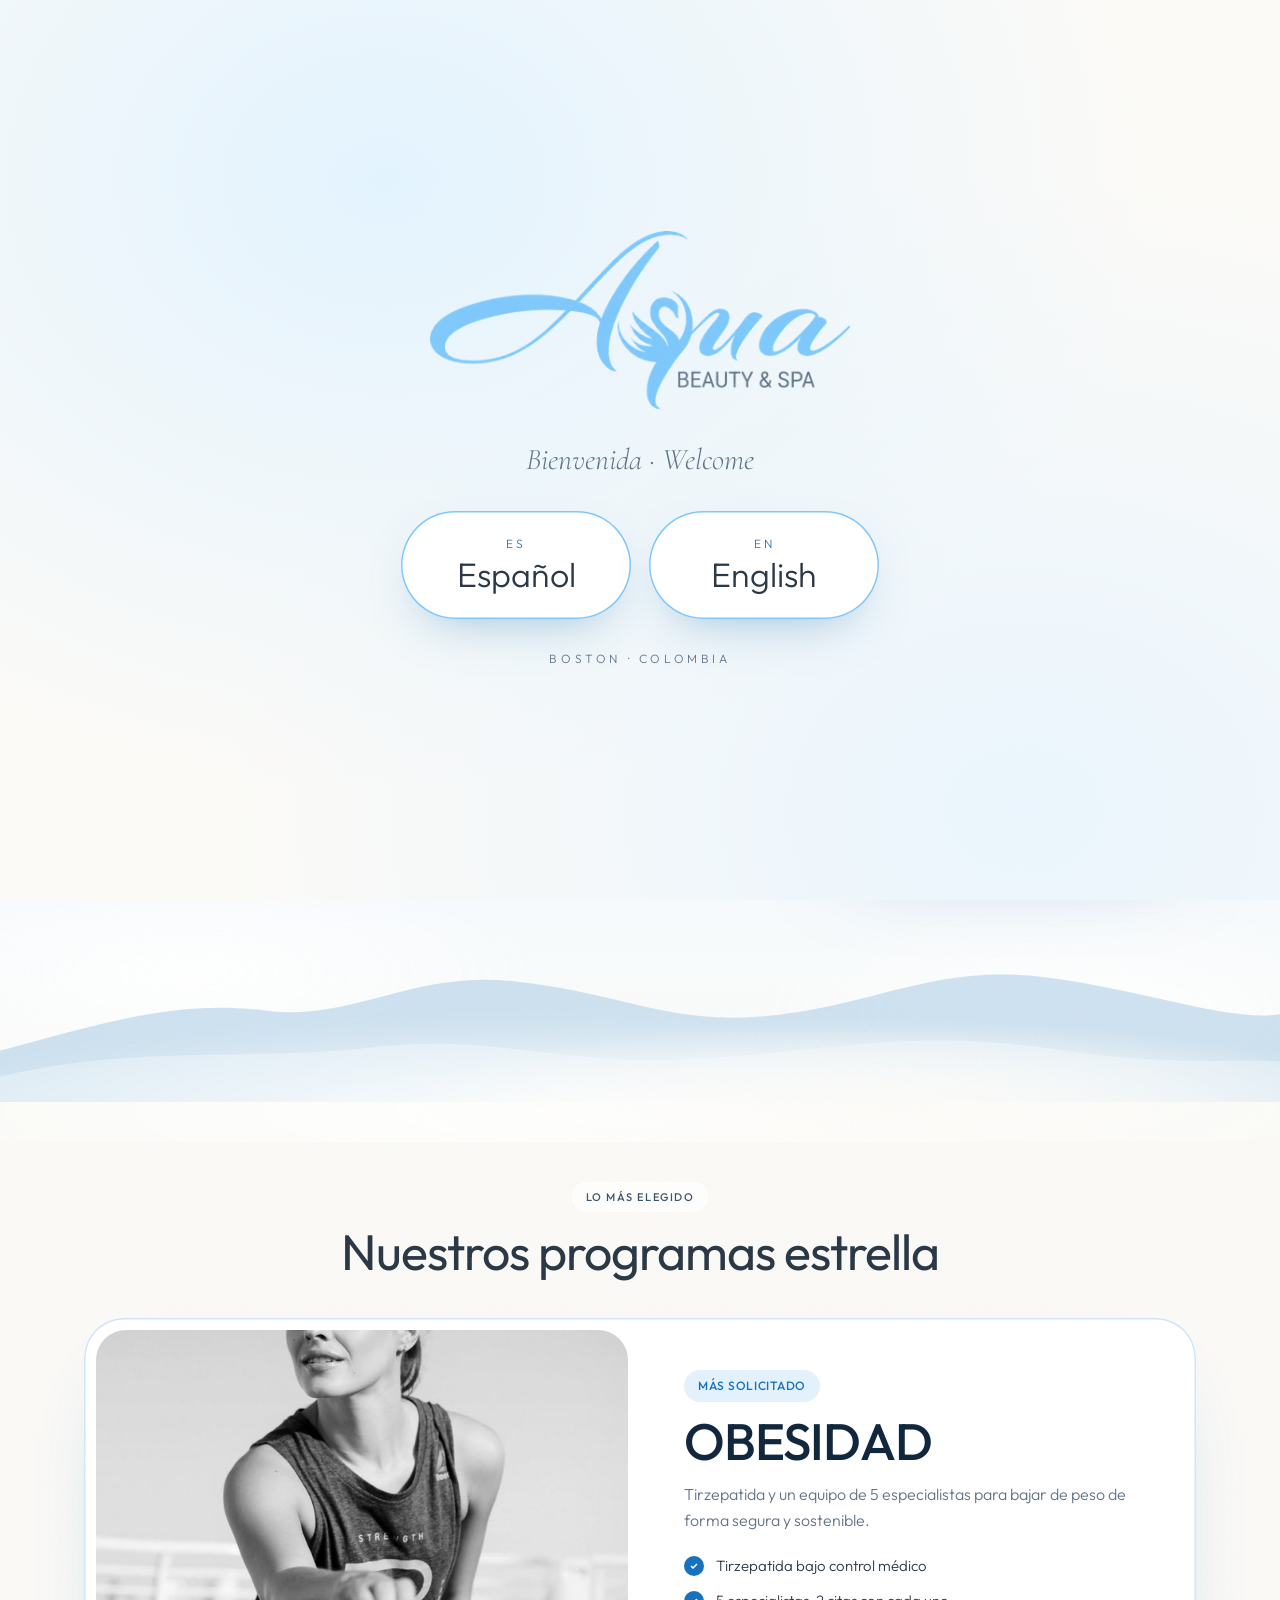
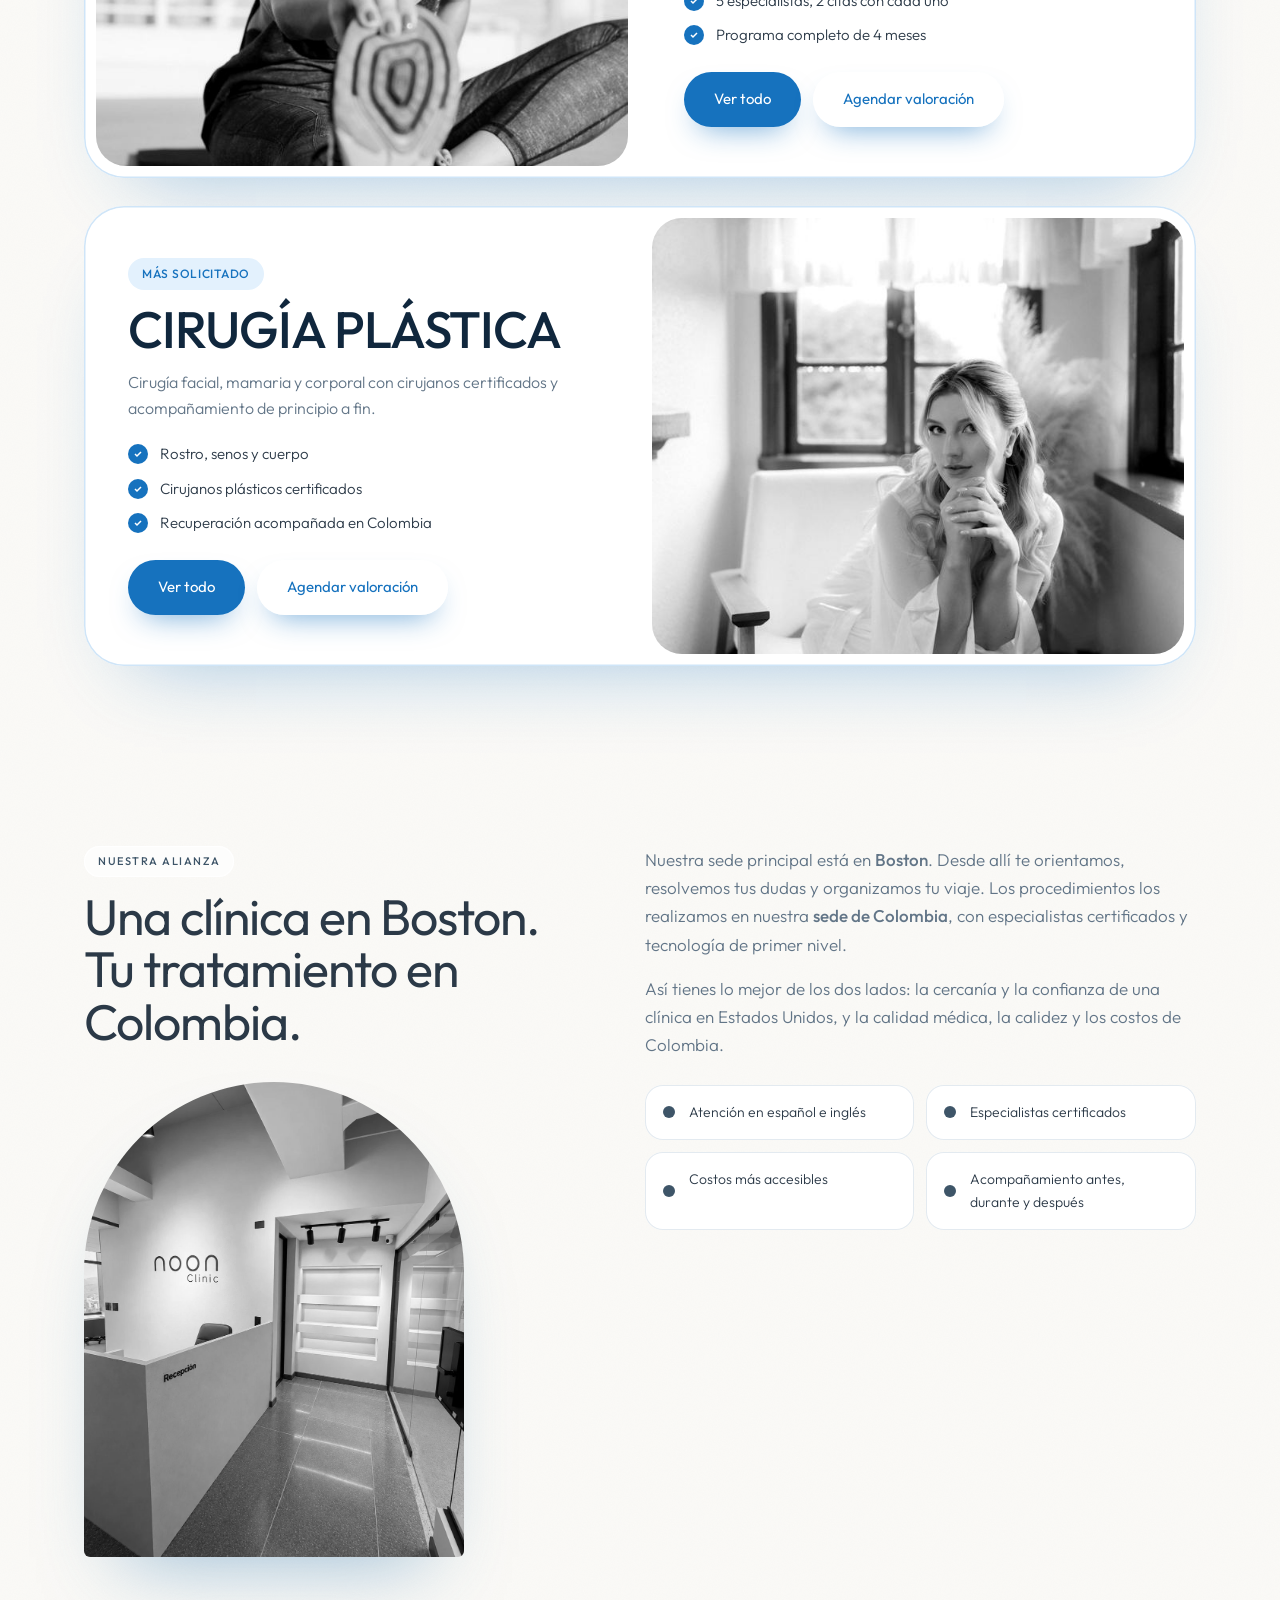
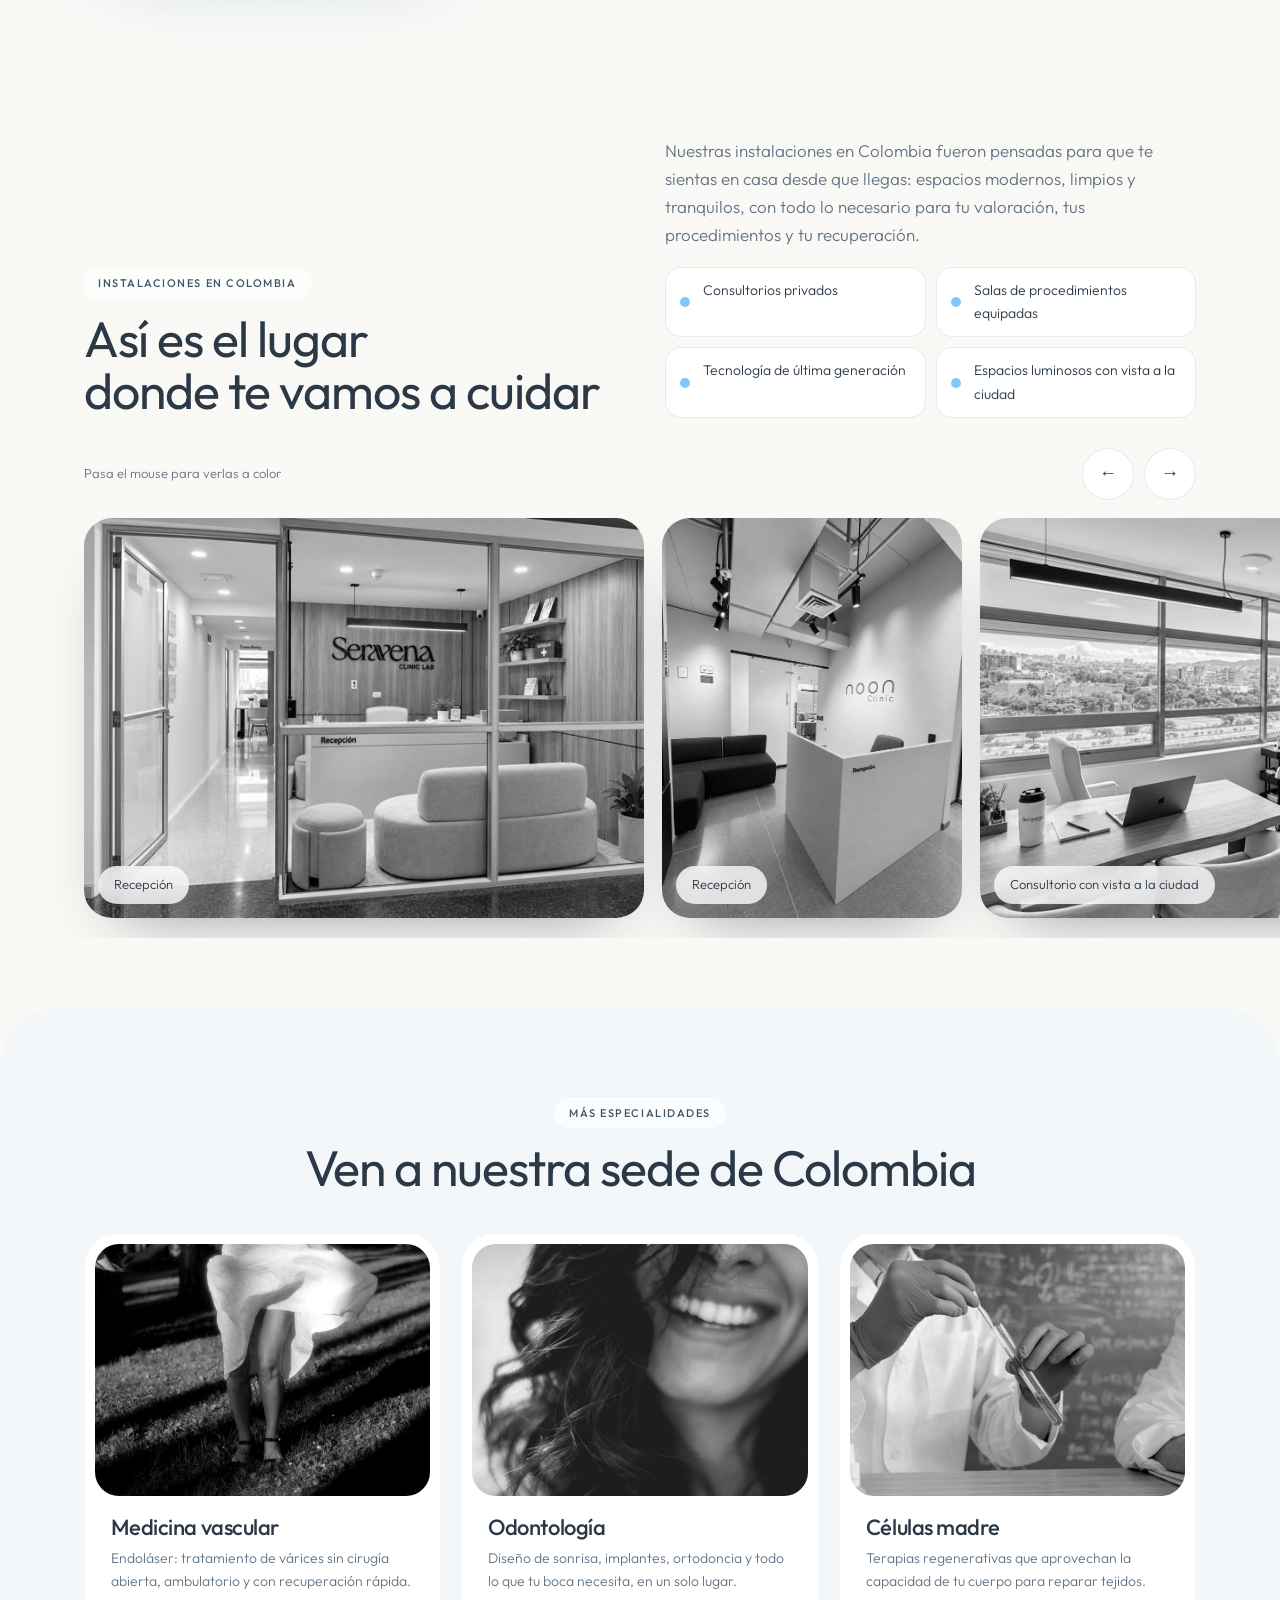
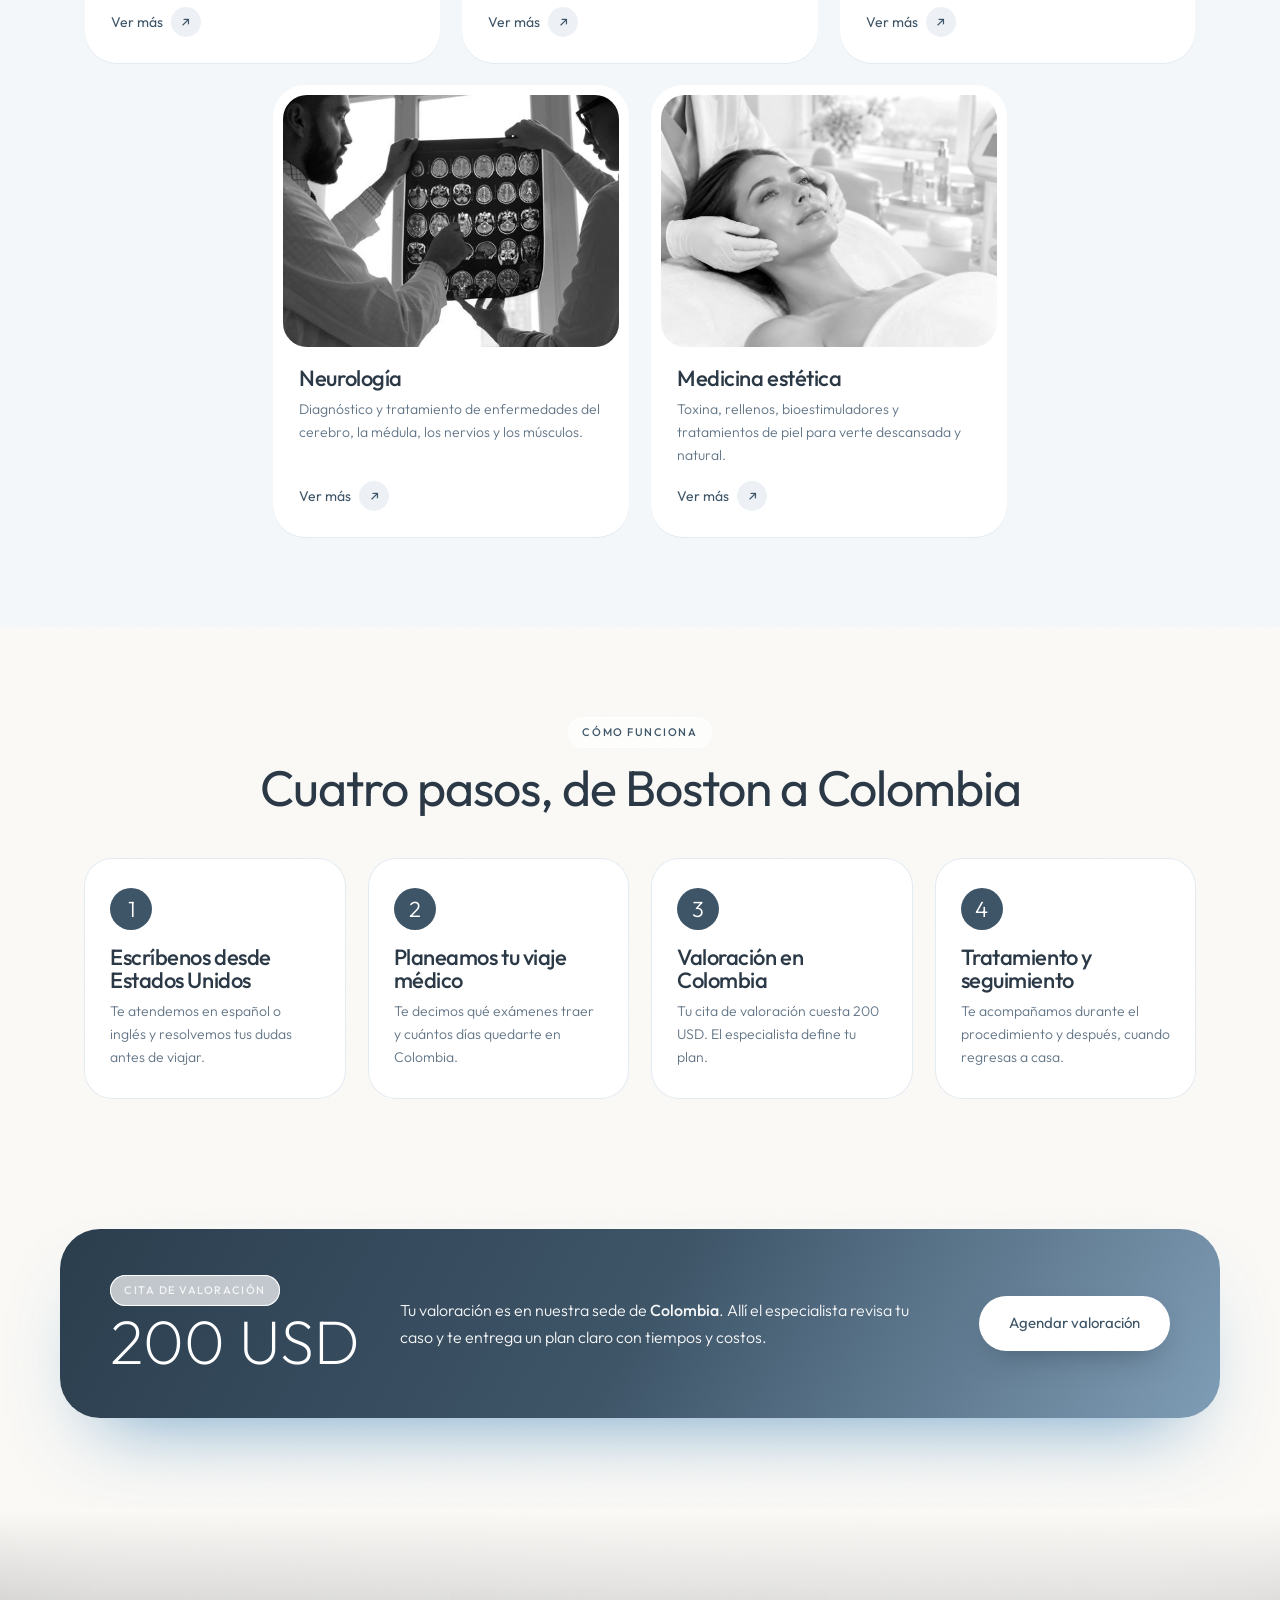
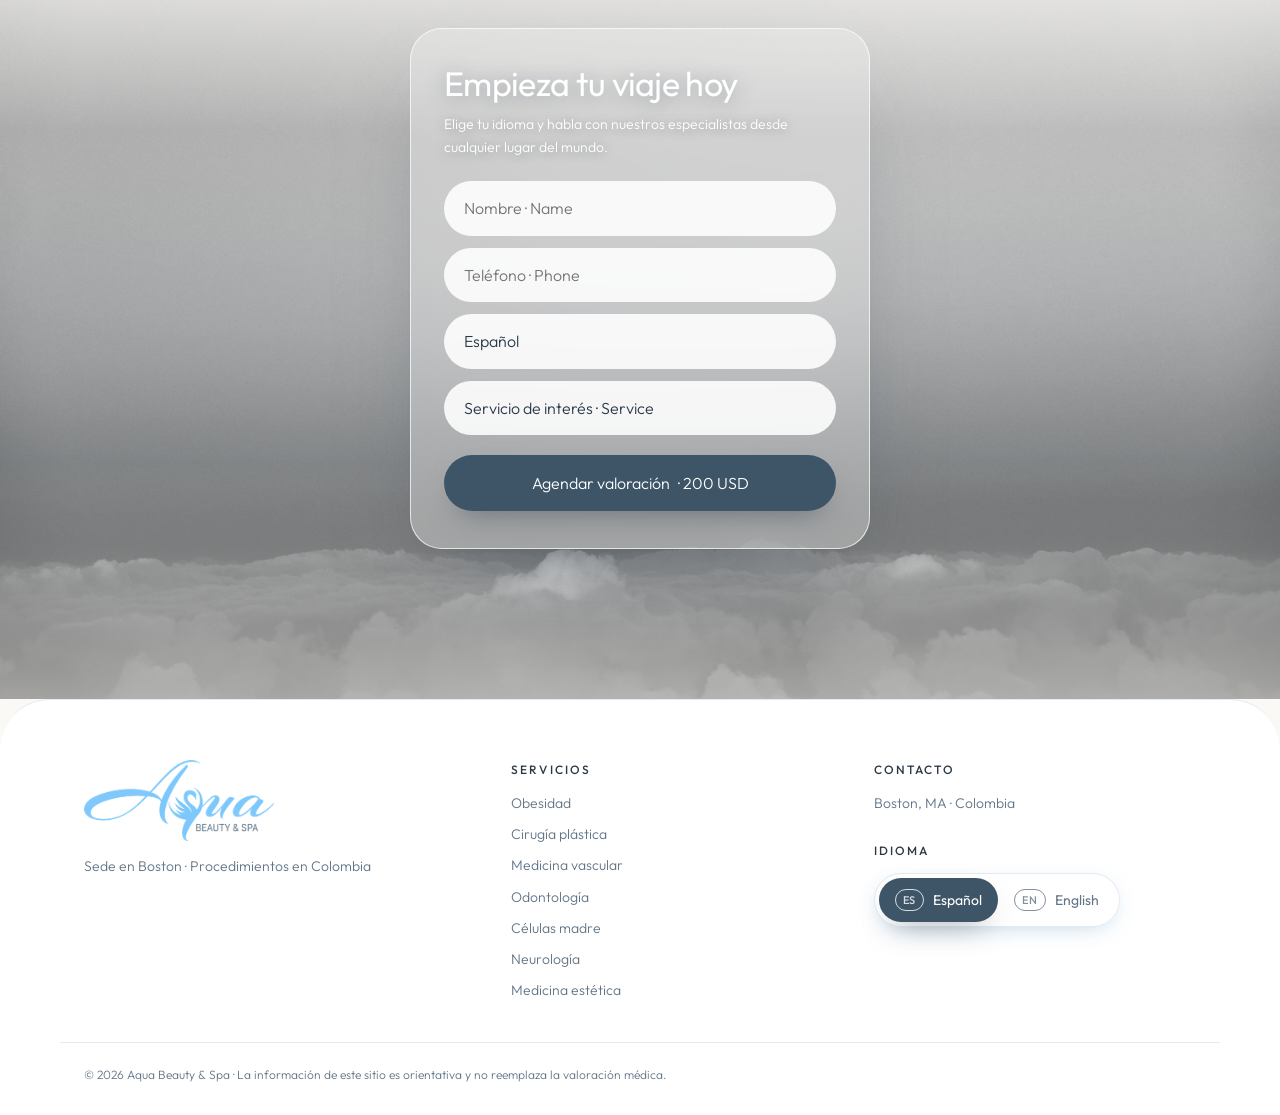
==== index.html @ 79cf64d7 "Web Aqua Beauty & Spa: bilingüe ES/EN, Boston → Colombia Co-Authored-By: Claude Opus 5.5 <noreply@an" ====
<!doctype html>
<html lang="es" data-lang="es">
<head>
<meta charset="utf-8">
<meta name="viewport" content="width=device-width, initial-scale=1, viewport-fit=cover">
<meta name="theme-color" content="#DCEEFB">
<title>Aqua Beauty & Spa · Boston – Colombia</title>
<meta name="description" content="Clínica con sede en Boston y procedimientos en Colombia: obesidad, medicina vascular, odontología, células madre, neurología, medicina estética y cirugía plástica.">
<link rel="icon" href="img/favicon.png">
<link rel="preconnect" href="https://fonts.googleapis.com"><link rel="preconnect" href="https://fonts.gstatic.com" crossorigin>
<link href="https://fonts.googleapis.com/css2?family=Outfit:wght@200;300;400;500&family=Cormorant+Garamond:ital,wght@1,400&display=swap" rel="stylesheet">
<link rel="stylesheet" href="css/estilos.css">
<script>try{var q=new URLSearchParams(location.search).get('lang');if(q==='es'||q==='en')localStorage.setItem('aqua-lang',q);var l=localStorage.getItem('aqua-lang');if(l){document.documentElement.dataset.lang=l;document.documentElement.lang=l;document.documentElement.classList.add('lang-chosen')}}catch(e){}</script>
</head>
<body class=""><div class="splash" id="splash">
  <div class="splash-card">
    <img src="img/logo-aqua-900.png" alt="Aqua Beauty &amp; Spa" class="splash-logo">
    <p class="splash-t">Bienvenida · Welcome</p>
    <div class="splash-btns">
      <button type="button" data-set="es" data-close><small>ES</small>Español</button>
      <button type="button" data-set="en" data-close><small>EN</small>English</button>
    </div>
    <p class="splash-sub">Boston · Colombia</p>
  </div>
</div>
<div class="langbar">
  <div class="wrap langbar-in">
    <p class="langbar-q"><span data-l="es">Elige tu idioma</span><span data-l="en">Choose your language</span></p>
    <div class="lang-switch" role="group" aria-label="Idioma / Language">
  <button type="button" data-set="es"><span class="flag">ES</span> Español</button>
  <button type="button" data-set="en"><span class="flag">EN</span> English</button>
</div>
  </div>
</div>
<header class="nav">
  <div class="wrap nav-in">
    <a href="index.html" class="brand"><img src="img/logo-aqua-900.png" alt="Aqua Beauty &amp; Spa"></a>
    <button class="burger" aria-label="Menú" onclick="document.body.classList.toggle('menu-open')"><i></i><i></i></button>
    <nav class="links"><a href="obesidad.html" class="prio"><span data-l="es">Obesidad</span><span data-l="en">Weight Loss</span></a><a href="cirugia-plastica.html" class="prio"><span data-l="es">Cirugía plástica</span><span data-l="en">Plastic Surgery</span></a><a href="medicina-vascular.html"><span data-l="es">Medicina vascular</span><span data-l="en">Vascular Medicine</span></a><a href="odontologia.html"><span data-l="es">Odontología</span><span data-l="en">Dentistry</span></a><a href="celulas-madre.html"><span data-l="es">Células madre</span><span data-l="en">Stem Cells</span></a><a href="neurologia.html"><span data-l="es">Neurología</span><span data-l="en">Neurology</span></a><a href="medicina-estetica.html"><span data-l="es">Medicina estética</span><span data-l="en">Aesthetic Medicine</span></a><a href="#contacto" class="btn btn-sm"><span data-l="es">Agendar valoración</span><span data-l="en">Book consultation</span></a></nav>
  </div>
</header>
<main>
<section class="hero">
  <div class="sky" aria-hidden="true">
  <span class="cl cl1"></span><span class="cl cl2"></span><span class="cl cl3"></span><span class="cl cl4"></span><span class="cl cl5"></span>
  <svg class="mnt" viewBox="0 0 1440 260" preserveAspectRatio="none"><path class="m1" d="M0 190 C 120 150 200 120 300 135 C 400 150 460 80 580 95 C 700 110 760 160 880 140 C 1000 120 1060 70 1180 90 C 1300 110 1380 150 1440 140 L1440 260 L0 260Z"/><path class="m2" d="M0 225 C 160 180 280 205 420 185 C 560 165 640 215 800 200 C 960 185 1040 160 1200 190 C 1320 212 1400 200 1440 205 L1440 260 L0 260Z"/></svg>
  <span class="cl fog1"></span><span class="cl fog2"></span>
</div>
  <div class="wrap hero-in">
    <div class="hero-txt">
      <p class="kicker"><span data-l="es">Boston · Colombia</span><span data-l="en">Boston · Colombia</span></p>
      <h1><span data-l="es"><span class='thin'>Desde Boston,</span><br>ven a cuidarte<br><span class='thin'>en</span> <span class='acc'>Colombia</span></span><span data-l="en"><span class='thin'>From Boston,</span><br>come heal<br><span class='thin'>in</span> <span class='acc'>Colombia</span></span></h1>
      <p class="lead"><span data-l="es">Somos una clínica con sede en Boston y procedimientos en nuestra sede de Colombia. Especialistas certificados, atención en tu idioma y acompañamiento en cada paso.</span><span data-l="en">We are a Boston-based clinic with procedures at our Colombia location. Certified specialists, care in your language and support at every step.</span></p>
      <div class="hero-cta">
        <a href="#contacto" class="btn"><span data-l="es">Agendar valoración</span><span data-l="en">Book consultation</span></a>
        <a href="#servicios" class="btn btn-ghost"><span data-l="es">Ver servicios</span><span data-l="en">See services</span></a>
      </div>
      <div class="hero-quick">
        <span><span data-l="es">Lo más buscado:</span><span data-l="en">Most popular:</span></span>
        <a href="obesidad.html"><span data-l="es">Programa de obesidad</span><span data-l="en">Weight-loss program</span></a>
        <a href="cirugia-plastica.html"><span data-l="es">Cirugía plástica</span><span data-l="en">Plastic surgery</span></a>
      </div>
    </div>
    <div class="hero-art" aria-hidden="true">
      <div class="arch"><img class="arch-photo" src="img/hero.jpg" srcset="img/hero-sm.jpg 700w, img/hero.jpg 1100w" sizes="(max-width: 820px) 60vw, 30vw" alt="" fetchpriority="high"></div>
      <div class="chip c1"><span data-l="es">Valoración</span><span data-l="en">Consultation</span> · 200 USD</div>
      <div class="chip c2"><span data-l="es">7 especialidades</span><span data-l="en">7 specialties</span></div>
    </div>
  </div>
</section>

<section class="top" id="destacados">
  <div class="wrap">
    <p class="kicker center"><span data-l="es">Lo más elegido</span><span data-l="en">Our most chosen</span></p>
    <h2 class="center"><span data-l="es">Nuestros programas estrella</span><span data-l="en">Our signature programs</span></h2>
    <div class="feat-grid"><article class="feat">
      <div class="feat-media bw"><img src="img/obesidad.jpg" srcset="img/obesidad-sm.jpg 700w, img/obesidad.jpg 1400w" sizes="(max-width: 820px) 92vw, 45vw" alt="" loading="lazy" decoding="async"></div>
      <div class="feat-body">
        <span class="badge"><span data-l="es">Más solicitado</span><span data-l="en">Most requested</span></span>
        <h3><span data-l="es">Obesidad</span><span data-l="en">Weight Loss</span></h3>
        <p><span data-l="es">Tirzepatida y un equipo de 5 especialistas para bajar de peso de forma segura y sostenible.</span><span data-l="en">Tirzepatide and a team of 5 specialists for safe, lasting weight loss.</span></p>
        <ul class="feat-list"><li><span data-l="es">Tirzepatida bajo control médico</span><span data-l="en">Physician-supervised tirzepatide</span></li><li><span data-l="es">5 especialistas, 2 citas con cada uno</span><span data-l="en">5 specialists, 2 visits each</span></li><li><span data-l="es">Programa completo de 4 meses</span><span data-l="en">Complete 4-month program</span></li></ul>
        <div class="feat-cta">
          <a href="obesidad.html" class="btn"><span data-l="es">Ver todo</span><span data-l="en">See details</span></a>
          <a href="#contacto" class="btn btn-ghost"><span data-l="es">Agendar valoración</span><span data-l="en">Book consultation</span></a>
        </div>
      </div>
    </article><article class="feat">
      <div class="feat-media bw"><img src="img/cirugia-plastica.jpg" srcset="img/cirugia-plastica-sm.jpg 700w, img/cirugia-plastica.jpg 1400w" sizes="(max-width: 820px) 92vw, 45vw" alt="" loading="lazy" decoding="async"></div>
      <div class="feat-body">
        <span class="badge"><span data-l="es">Más solicitado</span><span data-l="en">Most requested</span></span>
        <h3><span data-l="es">Cirugía plástica</span><span data-l="en">Plastic Surgery</span></h3>
        <p><span data-l="es">Cirugía facial, mamaria y corporal con cirujanos certificados y acompañamiento de principio a fin.</span><span data-l="en">Facial, breast and body surgery with certified surgeons and support from start to finish.</span></p>
        <ul class="feat-list"><li><span data-l="es">Rostro, senos y cuerpo</span><span data-l="en">Face, breasts and body</span></li><li><span data-l="es">Cirujanos plásticos certificados</span><span data-l="en">Certified plastic surgeons</span></li><li><span data-l="es">Recuperación acompañada en Colombia</span><span data-l="en">Supported recovery in Colombia</span></li></ul>
        <div class="feat-cta">
          <a href="cirugia-plastica.html" class="btn"><span data-l="es">Ver todo</span><span data-l="en">See details</span></a>
          <a href="#contacto" class="btn btn-ghost"><span data-l="es">Agendar valoración</span><span data-l="en">Book consultation</span></a>
        </div>
      </div>
    </article></div>
  </div>
</section>

<section class="alianza" id="alianza">
  <div class="wrap alianza-in">
    <div>
      <p class="kicker"><span data-l="es">Nuestra alianza</span><span data-l="en">Our partnership</span></p>
      <h2><span data-l="es">Una clínica en Boston.<br>Tu tratamiento en Colombia.</span><span data-l="en">A clinic in Boston.<br>Your treatment in Colombia.</span></h2>
      <div class="alianza-foto bw"><img src="img/sede/recepcion-2.jpg" alt="" loading="lazy"></div>
    </div>
    <div class="alianza-txt">
      <div data-l="es"><p>Nuestra sede principal está en <strong>Boston</strong>. Desde allí te orientamos, resolvemos tus dudas y organizamos tu viaje. Los procedimientos los realizamos en nuestra <strong>sede de Colombia</strong>, con especialistas certificados y tecnología de primer nivel.</p><p>Así tienes lo mejor de los dos lados: la cercanía y la confianza de una clínica en Estados Unidos, y la calidad médica, la calidez y los costos de Colombia.</p></div><div data-l="en"><p>Our main office is in <strong>Boston</strong>. From there we guide you, answer your questions and organize your trip. Procedures are performed at our <strong>Colombia location</strong>, with certified specialists and first-class technology.</p><p>You get the best of both worlds: the closeness and trust of a U.S. clinic, and the medical quality, warmth and pricing of Colombia.</p></div>
      <ul class="pros">
        <li><span data-l="es">Atención en español e inglés</span><span data-l="en">Care in English and Spanish</span></li>
        <li><span data-l="es">Especialistas certificados</span><span data-l="en">Certified specialists</span></li>
        <li><span data-l="es">Costos más accesibles</span><span data-l="en">More affordable pricing</span></li>
        <li><span data-l="es">Acompañamiento antes, durante y después</span><span data-l="en">Support before, during and after</span></li>
      </ul>
    </div>
  </div>
</section>

<section class="sede" id="instalaciones">
  <div class="wrap sede-intro">
    <div>
      <p class="kicker"><span data-l="es">Instalaciones en Colombia</span><span data-l="en">Our facilities in Colombia</span></p>
      <h2><span data-l="es">Así es el lugar<br>donde te vamos a cuidar</span><span data-l="en">This is where<br>we'll take care of you</span></h2>
    </div>
    <div class="sede-txt">
      <p><span data-l="es">Nuestras instalaciones en Colombia fueron pensadas para que te sientas en casa desde que llegas: espacios modernos, limpios y tranquilos, con todo lo necesario para tu valoración, tus procedimientos y tu recuperación.</span><span data-l="en">Our facilities in Colombia were designed so you feel at home from the moment you arrive: modern, clean and calm spaces with everything you need for your consultation, procedures and recovery.</span></p>
      <ul class="sede-pts"><li><span data-l="es">Consultorios privados</span><span data-l="en">Private doctor's offices</span></li><li><span data-l="es">Salas de procedimientos equipadas</span><span data-l="en">Fully equipped treatment rooms</span></li><li><span data-l="es">Tecnología de última generación</span><span data-l="en">State-of-the-art technology</span></li><li><span data-l="es">Espacios luminosos con vista a la ciudad</span><span data-l="en">Bright spaces with city views</span></li></ul>
    </div>
  </div>
  <div class="wrap g-bar">
    <p class="g-hint"><span data-l="es">Pasa el mouse para verlas a color</span><span data-l="en">Hover to see them in color</span></p>
    <div class="g-nav">
      <button type="button" class="g-btn" data-dir="-1" aria-label="Anterior">←</button>
      <button type="button" class="g-btn" data-dir="1" aria-label="Siguiente">→</button>
    </div>
  </div>
  <div class="g-track"><figure class="g-item bw wide"><img src="img/sede/s-entrada-sm.jpg" alt="" loading="lazy" decoding="async"><figcaption><span data-l="es">Recepción</span><span data-l="en">Reception</span></figcaption></figure><figure class="g-item bw "><img src="img/sede/recepcion-1-sm.jpg" alt="" loading="lazy" decoding="async"><figcaption><span data-l="es">Recepción</span><span data-l="en">Reception</span></figcaption></figure><figure class="g-item bw wide"><img src="img/sede/s-consultorio-sm.jpg" alt="" loading="lazy" decoding="async"><figcaption><span data-l="es">Consultorio con vista a la ciudad</span><span data-l="en">Doctor's office with city views</span></figcaption></figure><figure class="g-item bw "><img src="img/sede/consultorio-sm.jpg" alt="" loading="lazy" decoding="async"><figcaption><span data-l="es">Consultorio</span><span data-l="en">Doctor's office</span></figcaption></figure><figure class="g-item bw "><img src="img/sede/cabina-2-sm.jpg" alt="" loading="lazy" decoding="async"><figcaption><span data-l="es">Sala de procedimientos</span><span data-l="en">Treatment room</span></figcaption></figure><figure class="g-item bw wide"><img src="img/sede/s-cabina-sm.jpg" alt="" loading="lazy" decoding="async"><figcaption><span data-l="es">Sala de tratamientos corporales</span><span data-l="en">Body treatment room</span></figcaption></figure><figure class="g-item bw "><img src="img/sede/sala-espera-sm.jpg" alt="" loading="lazy" decoding="async"><figcaption><span data-l="es">Sala de espera</span><span data-l="en">Waiting room</span></figcaption></figure><figure class="g-item bw wide"><img src="img/sede/s-recepcion-sm.jpg" alt="" loading="lazy" decoding="async"><figcaption><span data-l="es">Recepción</span><span data-l="en">Reception</span></figcaption></figure><figure class="g-item bw "><img src="img/sede/vista-1-sm.jpg" alt="" loading="lazy" decoding="async"><figcaption><span data-l="es">La vista desde nuestra sede</span><span data-l="en">The view from our clinic</span></figcaption></figure><figure class="g-item bw "><img src="img/sede/cabina-1-sm.jpg" alt="" loading="lazy" decoding="async"><figcaption><span data-l="es">Sala de procedimientos</span><span data-l="en">Treatment room</span></figcaption></figure><figure class="g-item bw "><img src="img/sede/recepcion-2-sm.jpg" alt="" loading="lazy" decoding="async"><figcaption><span data-l="es">Recepción</span><span data-l="en">Reception</span></figcaption></figure><figure class="g-item bw "><img src="img/sede/pasillo-sm.jpg" alt="" loading="lazy" decoding="async"><figcaption><span data-l="es">Consultorios privados</span><span data-l="en">Private rooms</span></figcaption></figure><figure class="g-item bw "><img src="img/sede/vista-2-sm.jpg" alt="" loading="lazy" decoding="async"><figcaption><span data-l="es">Rodeados de verde y montañas</span><span data-l="en">Surrounded by green and mountains</span></figcaption></figure></div>
</section>

<section class="servicios" id="servicios">
  <div class="wrap">
    <p class="kicker center"><span data-l="es">Más especialidades</span><span data-l="en">More specialties</span></p>
    <h2 class="center"><span data-l="es">Ven a nuestra sede de Colombia</span><span data-l="en">Come to our Colombia location</span></h2>
    <div class="sgrid"><a class="scard" href="medicina-vascular.html">
      <div class="scard-media"><img src="img/medicina-vascular.jpg" srcset="img/medicina-vascular-sm.jpg 700w, img/medicina-vascular.jpg 1400w" sizes="(max-width: 820px) 92vw, 45vw" alt="" loading="lazy" decoding="async"></div>
      <div class="scard-body">
        <h3><span data-l="es">Medicina vascular</span><span data-l="en">Vascular Medicine</span></h3>
        <p><span data-l="es">Endoláser: tratamiento de várices sin cirugía abierta, ambulatorio y con recuperación rápida.</span><span data-l="en">Endovenous laser: varicose vein treatment without open surgery, outpatient and with quick recovery.</span></p>
        <span class="more"><span data-l="es">Ver más</span><span data-l="en">Learn more</span> <i>↗</i></span>
      </div>
    </a><a class="scard" href="odontologia.html">
      <div class="scard-media"><img src="img/odontologia.jpg" srcset="img/odontologia-sm.jpg 700w, img/odontologia.jpg 1400w" sizes="(max-width: 820px) 92vw, 45vw" alt="" loading="lazy" decoding="async"></div>
      <div class="scard-body">
        <h3><span data-l="es">Odontología</span><span data-l="en">Dentistry</span></h3>
        <p><span data-l="es">Diseño de sonrisa, implantes, ortodoncia y todo lo que tu boca necesita, en un solo lugar.</span><span data-l="en">Smile design, implants, orthodontics and everything your mouth needs, in one place.</span></p>
        <span class="more"><span data-l="es">Ver más</span><span data-l="en">Learn more</span> <i>↗</i></span>
      </div>
    </a><a class="scard" href="celulas-madre.html">
      <div class="scard-media"><img src="img/celulas-madre.jpg" srcset="img/celulas-madre-sm.jpg 700w, img/celulas-madre.jpg 1400w" sizes="(max-width: 820px) 92vw, 45vw" alt="" loading="lazy" decoding="async"></div>
      <div class="scard-body">
        <h3><span data-l="es">Células madre</span><span data-l="en">Stem Cells</span></h3>
        <p><span data-l="es">Terapias regenerativas que aprovechan la capacidad de tu cuerpo para reparar tejidos.</span><span data-l="en">Regenerative therapies that harness your body's ability to repair tissue.</span></p>
        <span class="more"><span data-l="es">Ver más</span><span data-l="en">Learn more</span> <i>↗</i></span>
      </div>
    </a><a class="scard" href="neurologia.html">
      <div class="scard-media"><img src="img/neurologia.jpg" srcset="img/neurologia-sm.jpg 700w, img/neurologia.jpg 1400w" sizes="(max-width: 820px) 92vw, 45vw" alt="" loading="lazy" decoding="async"></div>
      <div class="scard-body">
        <h3><span data-l="es">Neurología</span><span data-l="en">Neurology</span></h3>
        <p><span data-l="es">Diagnóstico y tratamiento de enfermedades del cerebro, la médula, los nervios y los músculos.</span><span data-l="en">Diagnosis and treatment of conditions of the brain, spinal cord, nerves and muscles.</span></p>
        <span class="more"><span data-l="es">Ver más</span><span data-l="en">Learn more</span> <i>↗</i></span>
      </div>
    </a><a class="scard" href="medicina-estetica.html">
      <div class="scard-media"><img src="img/medicina-estetica.jpg" srcset="img/medicina-estetica-sm.jpg 700w, img/medicina-estetica.jpg 1400w" sizes="(max-width: 820px) 92vw, 45vw" alt="" loading="lazy" decoding="async"></div>
      <div class="scard-body">
        <h3><span data-l="es">Medicina estética</span><span data-l="en">Aesthetic Medicine</span></h3>
        <p><span data-l="es">Toxina, rellenos, bioestimuladores y tratamientos de piel para verte descansada y natural.</span><span data-l="en">Toxin, fillers, biostimulators and skin treatments to look rested and natural.</span></p>
        <span class="more"><span data-l="es">Ver más</span><span data-l="en">Learn more</span> <i>↗</i></span>
      </div>
    </a></div>
  </div>
</section>

<section class="pasos">
  <div class="wrap">
    <p class="kicker center"><span data-l="es">Cómo funciona</span><span data-l="en">How it works</span></p>
    <h2 class="center"><span data-l="es">Cuatro pasos, de Boston a Colombia</span><span data-l="en">Four steps, from Boston to Colombia</span></h2>
    <ol class="plist"><li><span class="n">1</span><h3><span data-l="es">Escríbenos desde Estados Unidos</span><span data-l="en">Reach out from the U.S.</span></h3><p><span data-l="es">Te atendemos en español o inglés y resolvemos tus dudas antes de viajar.</span><span data-l="en">We assist you in English or Spanish and answer your questions before you travel.</span></p></li><li><span class="n">2</span><h3><span data-l="es">Planeamos tu viaje médico</span><span data-l="en">We plan your medical trip</span></h3><p><span data-l="es">Te decimos qué exámenes traer y cuántos días quedarte en Colombia.</span><span data-l="en">We tell you which tests to bring and how many days to stay in Colombia.</span></p></li><li><span class="n">3</span><h3><span data-l="es">Valoración en Colombia</span><span data-l="en">Consultation in Colombia</span></h3><p><span data-l="es">Tu cita de valoración cuesta 200 USD. El especialista define tu plan.</span><span data-l="en">Your consultation costs 200 USD. The specialist defines your plan.</span></p></li><li><span class="n">4</span><h3><span data-l="es">Tratamiento y seguimiento</span><span data-l="en">Treatment & follow-up</span></h3><p><span data-l="es">Te acompañamos durante el procedimiento y después, cuando regresas a casa.</span><span data-l="en">We support you during treatment and after you return home.</span></p></li></ol>
  </div>
</section>

<section class="val">
  <div class="wrap val-in">
    <div>
      <p class="kicker"><span data-l="es">Cita de valoración</span><span data-l="en">Consultation</span></p>
      <p class="val-precio">200 USD</p>
    </div>
    <p class="val-txt"><span data-l="es">Tu valoración es en nuestra sede de <strong>Colombia</strong>. Allí el especialista revisa tu caso y te entrega un plan claro con tiempos y costos.</span><span data-l="en">Your consultation takes place at our <strong>Colombia</strong> location, where the specialist reviews your case and gives you a clear plan with timing and costs.</span></p>
    <a href="#contacto" class="btn"><span data-l="es">Agendar valoración</span><span data-l="en">Book consultation</span></a>
  </div>
</section>

<section class="contacto con-foto" id="contacto">
  <div class="sky" aria-hidden="true">
  <span class="cl cl1"></span><span class="cl cl2"></span><span class="cl cl3"></span><span class="cl cl4"></span><span class="cl cl5"></span>
  <svg class="mnt" viewBox="0 0 1440 260" preserveAspectRatio="none"><path class="m1" d="M0 190 C 120 150 200 120 300 135 C 400 150 460 80 580 95 C 700 110 760 160 880 140 C 1000 120 1060 70 1180 90 C 1300 110 1380 150 1440 140 L1440 260 L0 260Z"/><path class="m2" d="M0 225 C 160 180 280 205 420 185 C 560 165 640 215 800 200 C 960 185 1040 160 1200 190 C 1320 212 1400 200 1440 205 L1440 260 L0 260Z"/></svg>
  <span class="cl fog1"></span><span class="cl fog2"></span>
</div>
  <form class="glass" id="form-contacto" data-wa="" data-mail="">
    <h2><span data-l="es">Empieza tu viaje hoy</span><span data-l="en">Begin your journey today</span></h2>
    <p><span data-l="es">Elige tu idioma y habla con nuestros especialistas desde cualquier lugar del mundo.</span><span data-l="en">Choose your language and connect with our specialists from anywhere in the world.</span></p>
    <input name="nombre" required placeholder="Nombre · Name">
    <input name="tel" required type="tel" placeholder="Teléfono · Phone">
    <select name="idioma"><option value="Español">Español</option><option value="English">English</option></select>
    <select name="servicio"><option value="">Servicio de interés · Service</option><option value="Obesidad" data-en="Weight Loss">Obesidad / Weight Loss</option><option value="Cirugía plástica" data-en="Plastic Surgery">Cirugía plástica / Plastic Surgery</option><option value="Medicina vascular" data-en="Vascular Medicine">Medicina vascular / Vascular Medicine</option><option value="Odontología" data-en="Dentistry">Odontología / Dentistry</option><option value="Células madre" data-en="Stem Cells">Células madre / Stem Cells</option><option value="Neurología" data-en="Neurology">Neurología / Neurology</option><option value="Medicina estética" data-en="Aesthetic Medicine">Medicina estética / Aesthetic Medicine</option></select>
    <button class="btn" type="submit"><span data-l="es">Agendar valoración</span><span data-l="en">Book consultation</span> · 200 USD</button>
    <p class="form-pend form-msg" hidden><span data-l="es">Muy pronto habilitamos el agendamiento en línea. Gracias por tu paciencia.</span><span data-l="en">Online booking opens very soon. Thank you for your patience.</span></p>
    <p class="form-msg" hidden><span data-l="es">¡Gracias! Te contactaremos muy pronto.</span><span data-l="en">Thank you! We'll contact you shortly.</span></p>
  </form>
</section>
</main><footer class="foot">
  <div class="wrap foot-in">
    <div class="foot-brand">
      <img src="img/logo-aqua-900.png" alt="Aqua Beauty &amp; Spa">
      <p><span data-l="es">Sede en Boston · Procedimientos en Colombia</span><span data-l="en">Based in Boston · Procedures in Colombia</span></p>
    </div>
    <div class="foot-col"><p class="foot-h"><span data-l="es">Servicios</span><span data-l="en">Services</span></p><a href="obesidad.html"><span data-l="es">Obesidad</span><span data-l="en">Weight Loss</span></a><a href="cirugia-plastica.html"><span data-l="es">Cirugía plástica</span><span data-l="en">Plastic Surgery</span></a><a href="medicina-vascular.html"><span data-l="es">Medicina vascular</span><span data-l="en">Vascular Medicine</span></a><a href="odontologia.html"><span data-l="es">Odontología</span><span data-l="en">Dentistry</span></a><a href="celulas-madre.html"><span data-l="es">Células madre</span><span data-l="en">Stem Cells</span></a><a href="neurologia.html"><span data-l="es">Neurología</span><span data-l="en">Neurology</span></a><a href="medicina-estetica.html"><span data-l="es">Medicina estética</span><span data-l="en">Aesthetic Medicine</span></a></div>
    <div class="foot-col"><p class="foot-h"><span data-l="es">Contacto</span><span data-l="en">Contact</span></p><span data-l="es">Boston, MA · Colombia</span><span data-l="en">Boston, MA · Colombia</span>
      <p class="foot-h" style="margin-top:18px"><span data-l="es">Idioma</span><span data-l="en">Language</span></p><div class="lang-switch" role="group" aria-label="Idioma / Language">
  <button type="button" data-set="es"><span class="flag">ES</span> Español</button>
  <button type="button" data-set="en"><span class="flag">EN</span> English</button>
</div></div>
  </div>
  <div class="wrap foot-legal">© 2026 Aqua Beauty &amp; Spa · <span data-l="es">La información de este sitio es orientativa y no reemplaza la valoración médica.</span><span data-l="en">The information on this site is for guidance and does not replace a medical consultation.</span></div>
</footer>
<a href="#contacto" class="mcta"><span data-l="es">Agendar valoración</span><span data-l="en">Book consultation</span> · 200 USD</a>
<script src="js/main.js"></script>
</body></html>
---- css/estilos.css ----
:root{
  --aqua:#80C8FB;        /* azul del logo */
  --aqua-soft:#E6F4FE;
  --aqua-deep:#2F78B0;   /* azul para textos/botones con contraste */
  --slate:#627587;       /* gris del logo */
  --ink:#2B3947;
  --bg:#FBFAF7;          /* marfil */
  --bg2:#F3F7FA;
  --line:#E3EAF0;
  --r:28px;
  --serif:"Outfit",system-ui,sans-serif;
  --sans:"Outfit",system-ui,sans-serif;
  --script:"Cormorant Garamond",Georgia,serif;
}
*{box-sizing:border-box;margin:0;padding:0}
html{scroll-behavior:smooth}
body{font-family:var(--sans);font-weight:300;color:var(--ink);background:var(--bg);line-height:1.65;font-size:16px;-webkit-font-smoothing:antialiased;overflow-x:hidden;
  background-image:url("data:image/svg+xml,%3Csvg xmlns='http://www.w3.org/2000/svg' width='160' height='160'%3E%3Cfilter id='n'%3E%3CfeTurbulence type='fractalNoise' baseFrequency='.8' numOctaves='3' stitchTiles='stitch'/%3E%3CfeColorMatrix values='0 0 0 0 .4 0 0 0 0 .45 0 0 0 0 .5 0 0 0 .035 0'/%3E%3C/filter%3E%3Crect width='100%25' height='100%25' filter='url(%23n)'/%3E%3C/svg%3E")}
img{max-width:100%;display:block}
a{color:inherit;text-decoration:none}
strong{font-weight:500}
.wrap{max-width:1160px;margin:0 auto;padding:0 24px}
.center{text-align:center}
h1,h2,h3{font-family:var(--serif);font-weight:400;line-height:1.05;color:var(--ink);letter-spacing:-.02em}
h1{font-size:clamp(46px,6.6vw,88px);font-weight:500;text-transform:uppercase;letter-spacing:-.03em;line-height:.98}
h1 .thin{font-weight:200}
h2{font-size:clamp(32px,4vw,50px);margin-bottom:18px}
h3{font-size:22px;font-weight:500}
.kicker{font-size:12px;letter-spacing:.2em;text-transform:uppercase;color:var(--slate);font-weight:500;margin-bottom:14px}
.lead{font-size:18px;color:var(--slate);max-width:600px;margin:22px 0 0}
.btn{display:inline-flex;align-items:center;gap:8px;background:var(--aqua-deep);color:#fff;padding:15px 30px;border-radius:999px;font-weight:400;font-size:15px;transition:.25s;box-shadow:0 10px 30px -12px rgba(47,120,176,.55)}
.btn:hover{background:#246494;transform:translateY(-2px)}
.btn-ghost{background:transparent;color:var(--aqua-deep);box-shadow:inset 0 0 0 1.5px var(--aqua)}
.btn-ghost:hover{background:var(--aqua-soft);color:var(--aqua-deep)}
.btn-sm{padding:10px 20px;font-size:14px}

/* ---------- idioma ---------- */
html[data-lang="es"] [data-l="en"],html[data-lang="en"] [data-l="es"]{display:none!important}
.langbar{background:linear-gradient(90deg,#DDF0FD,#F1F8FE 50%,#DDF0FD);border-bottom:1px solid #CFE7FA}
.langbar-in{display:flex;align-items:center;justify-content:center;gap:22px;padding-top:14px;padding-bottom:14px;flex-wrap:wrap}
.langbar-q{font-family:var(--script);font-style:italic;font-size:24px;color:var(--aqua-deep)}
.lang-switch{display:inline-flex;background:#fff;border-radius:999px;padding:5px;box-shadow:0 6px 24px -10px rgba(47,120,176,.4),inset 0 0 0 1px var(--line)}
.lang-switch button{font:inherit;font-size:17px;font-weight:400;border:0;background:transparent;color:var(--slate);padding:11px 26px;border-radius:999px;cursor:pointer;display:flex;align-items:center;gap:9px;transition:.25s}
.lang-switch .flag{font-size:11px;font-weight:500;letter-spacing:.08em;border:1px solid currentColor;border-radius:999px;padding:1px 7px;opacity:.8}
.lang-switch button.on{background:var(--aqua-deep);color:#fff}
.lang-switch button:not(.on):hover{color:var(--aqua-deep)}

.splash{position:fixed;inset:0;z-index:100;display:none;align-items:center;justify-content:center;padding:20px;
  background:radial-gradient(ellipse at 30% 20%,#E3F3FE,transparent 60%),radial-gradient(ellipse at 80% 90%,#EAF5FD,transparent 55%),var(--bg)}
html:not(.lang-chosen) .splash{display:flex}
html:not(.lang-chosen) body{overflow:hidden}
.splash-card{text-align:center;max-width:620px;animation:up .8s ease both}
.splash-logo{width:min(420px,80vw);margin:0 auto 26px}
.splash-t{font-family:var(--script);font-size:30px;font-style:italic;color:var(--slate);margin-bottom:26px}
.splash-btns{display:flex;gap:18px;justify-content:center;flex-wrap:wrap}
.splash-btns button{font:inherit;font-family:var(--serif);font-size:34px;min-width:230px;padding:26px 30px;border-radius:999px;border:0;cursor:pointer;background:#fff;color:var(--ink);box-shadow:0 20px 50px -24px rgba(47,120,176,.5),inset 0 0 0 1.5px var(--aqua);transition:.3s;display:flex;flex-direction:column;align-items:center;line-height:1.1}
.splash-btns button small{font-family:var(--sans);font-size:12px;letter-spacing:.25em;color:var(--aqua-deep);margin-bottom:6px}
.splash-btns button:hover{background:var(--aqua-deep);color:#fff;transform:translateY(-3px)}
.splash-btns button:hover small{color:#fff}
.splash-sub{margin-top:30px;font-size:12px;letter-spacing:.3em;text-transform:uppercase;color:var(--slate)}
@keyframes up{from{opacity:0;transform:translateY(18px)}to{opacity:1;transform:none}}

/* ---------- nav ---------- */
.nav{position:sticky;top:0;z-index:50;background:rgba(251,250,247,.86);backdrop-filter:blur(14px);border-bottom:1px solid var(--line)}
.nav-in{display:flex;align-items:center;justify-content:space-between;height:78px;gap:20px}
.brand img{height:50px;width:auto}
.links{display:flex;align-items:center;gap:20px;font-size:14px;color:var(--slate)}
.links a:not(.btn):hover,.links a.on{color:var(--aqua-deep)}
.links a.on{font-weight:500}
.burger{display:none;background:none;border:0;width:40px;height:40px;cursor:pointer;flex-direction:column;justify-content:center;gap:7px;align-items:center}
.burger i{display:block;width:24px;height:1.5px;background:var(--ink);transition:.3s}

/* ---------- hero ---------- */
.hero,.shero{position:relative;overflow:hidden;background:radial-gradient(ellipse at 85% 10%,#DCEFFD 0,transparent 55%),radial-gradient(ellipse at 0% 100%,#EEF7FE 0,transparent 50%)}
.hero-in{display:grid;grid-template-columns:1.15fr .85fr;gap:40px;align-items:center;padding-top:80px;padding-bottom:130px}
.hero-cta{display:flex;gap:14px;margin-top:34px;flex-wrap:wrap}
.hero-art{position:relative;display:flex;justify-content:center}
.arch{width:min(380px,100%);aspect-ratio:3/4;border-radius:999px 999px 36px 36px;background:linear-gradient(170deg,#fff 0,#E8F5FE 55%,#CDE9FC 100%);box-shadow:0 40px 80px -40px rgba(47,120,176,.5),inset 0 0 0 1px #fff;display:flex;align-items:center;justify-content:center;padding:40px}
.arch img{width:100%;opacity:.95}
.chip{position:absolute;background:#fff;border-radius:999px;padding:10px 20px;font-size:13px;box-shadow:0 14px 36px -18px rgba(43,57,71,.4);white-space:nowrap}
.chip.c1{left:0;bottom:22%}
.chip.c2{right:0;top:14%}
.wave{position:absolute;left:0;bottom:-1px;width:100%;height:70px}
.wave path{fill:var(--bg)}

/* ---------- alianza ---------- */
section{padding:90px 0}
.alianza-in{display:grid;grid-template-columns:1fr 1.1fr;gap:60px;align-items:start}
.alianza-txt p{font-size:17px;color:var(--slate);margin-bottom:16px}
.pros{list-style:none;display:grid;grid-template-columns:1fr 1fr;gap:12px;margin-top:26px}
.pros li{background:#fff;border-radius:18px;padding:16px 18px;font-size:14px;box-shadow:inset 0 0 0 1px var(--line);position:relative;padding-left:44px}
.pros li:before{content:"";position:absolute;left:18px;top:50%;width:12px;height:12px;margin-top:-6px;border-radius:50%;background:var(--aqua)}

/* ---------- servicios ---------- */
.servicios{background:var(--bg2);border-radius:60px 60px 0 0}
.sgrid{display:grid;grid-template-columns:repeat(auto-fill,minmax(250px,1fr));gap:20px;margin-top:40px}
.scard{background:#fff;border-radius:var(--r);padding:32px 28px;display:flex;flex-direction:column;gap:10px;transition:.3s;box-shadow:0 1px 0 var(--line)}
.scard:hover{transform:translateY(-5px);box-shadow:0 30px 60px -30px rgba(47,120,176,.45)}
.scard-ic,.shero-ic{width:56px;height:56px;border-radius:50%;background:var(--aqua-soft);color:var(--aqua-deep);display:flex;align-items:center;justify-content:center;margin-bottom:8px}
.scard p{font-size:14px;color:var(--slate);flex:1}
.more{font-size:14px;color:var(--aqua-deep);font-weight:400}

/* ---------- pasos ---------- */
.plist{list-style:none;display:grid;grid-template-columns:repeat(4,1fr);gap:22px;margin-top:44px;counter-reset:p}
.plist li{background:#fff;border-radius:var(--r);padding:30px 26px;box-shadow:inset 0 0 0 1px var(--line)}
.plist .n{display:flex;width:42px;height:42px;border-radius:50%;background:var(--aqua-deep);color:#fff;align-items:center;justify-content:center;font-family:var(--serif);font-size:22px;margin-bottom:16px}
.plist h3{font-size:22px;margin-bottom:8px}
.plist p{font-size:14px;color:var(--slate)}

/* ---------- valoración ---------- */
.val{padding:0;margin:40px 0 90px}
.val-in{background:linear-gradient(120deg,#2F78B0,#4F9BD3 60%,#80C8FB);color:#fff;border-radius:40px;padding:46px 50px;display:grid;grid-template-columns:auto 1fr auto;gap:40px;align-items:center;box-shadow:0 40px 80px -40px rgba(47,120,176,.7)}
.val .kicker{color:rgba(255,255,255,.8);margin-bottom:4px}
.val-precio{font-family:var(--serif);font-size:62px;line-height:1}
.val-txt{font-size:16px;opacity:.95}
.val .btn{background:#fff;color:var(--aqua-deep)}

/* ---------- contacto / footer ---------- */
.contacto-in{text-align:center;max-width:640px}
.contacto p{color:var(--slate);margin-bottom:28px;font-size:17px}
.foot{background:#fff;border-top:1px solid var(--line);padding:60px 0 30px;border-radius:50px 50px 0 0}
.foot-in{display:grid;grid-template-columns:1.2fr 1fr 1fr;gap:40px}
.foot-brand img{width:190px;margin-bottom:14px}
.foot-brand p{font-size:14px;color:var(--slate)}
.foot-col{display:flex;flex-direction:column;gap:8px;font-size:14px;color:var(--slate);align-items:flex-start}
.foot-col a:hover{color:var(--aqua-deep)}
.foot-h{font-size:12px;letter-spacing:.18em;text-transform:uppercase;color:var(--ink);font-weight:500;margin-bottom:4px}
.foot .lang-switch button{font-size:14px;padding:8px 16px}
.foot-legal{margin-top:40px;padding-top:22px;border-top:1px solid var(--line);font-size:12px;color:var(--slate)}

/* ---------- página de servicio ---------- */
.shero-in{padding-top:50px;padding-bottom:120px}
.back{font-size:14px;color:var(--slate);display:inline-block;margin-bottom:34px}
.back:hover{color:var(--aqua-deep)}
.pill-loc{display:inline-block;margin-top:26px;background:#fff;border-radius:999px;padding:10px 20px;font-size:14px;color:var(--aqua-deep);box-shadow:inset 0 0 0 1px #CFE7FA}
.stats{display:flex;gap:16px;margin-top:34px;flex-wrap:wrap}
.stats div{background:#fff;border-radius:24px;padding:18px 26px;min-width:150px;box-shadow:0 20px 40px -30px rgba(47,120,176,.6)}
.stats b{display:block;font-family:var(--serif);font-weight:500;font-size:40px;color:var(--aqua-deep);line-height:1}
.stats span{font-size:13px;color:var(--slate)}
.aviso{display:flex;gap:18px;align-items:flex-start;background:#FFF7E8;border-radius:28px;padding:26px 30px;margin-top:10px;margin-bottom:10px;max-width:1112px;box-shadow:inset 0 0 0 1px #F5E3BC}
.aviso-ic{flex:none;width:34px;height:34px;border-radius:50%;background:#E9B44C;color:#fff;display:flex;align-items:center;justify-content:center;font-weight:500}
.aviso p{font-size:16px}
.bloques-in{display:grid;grid-template-columns:repeat(auto-fit,minmax(320px,1fr));gap:30px}
.bloque{background:#fff;border-radius:var(--r);padding:40px;box-shadow:inset 0 0 0 1px var(--line)}
.bloque h2{font-size:34px}
.bloque p{color:var(--slate)}
.cards{padding-top:60px;padding-bottom:60px}
.sub{color:var(--slate);margin-top:-6px}
.cgrid{display:grid;grid-template-columns:repeat(auto-fill,minmax(250px,1fr));gap:18px;margin-top:36px}
.card{background:#fff;border-radius:24px;padding:28px 26px;box-shadow:inset 0 0 0 1px var(--line);transition:.3s}
.card:hover{box-shadow:inset 0 0 0 1px var(--aqua),0 24px 50px -30px rgba(47,120,176,.5)}
.card h3{font-size:23px;margin-bottom:6px}
.card p{font-size:14px;color:var(--slate)}
.ggrid{display:grid;grid-template-columns:repeat(3,1fr);gap:20px;margin-top:36px}
.grupo{background:#fff;border-radius:var(--r);padding:34px 30px;box-shadow:inset 0 0 0 1px var(--line)}
.grupo h3{font-size:30px;color:var(--aqua-deep);margin-bottom:14px}
.grupo ul{list-style:none}
.grupo li{padding:11px 0;border-bottom:1px solid var(--line);font-size:15px}
.grupo li:last-child{border:0}
.incluye{padding:50px 0}
.incluye-in{background:var(--bg2);border-radius:40px;padding:50px;display:grid;grid-template-columns:.8fr 1.2fr;gap:30px;align-items:center}
.check{list-style:none;display:grid;gap:12px}
.check li{position:relative;padding-left:36px;font-size:16px}
.check li:before{content:"";position:absolute;left:0;top:3px;width:22px;height:22px;border-radius:50%;background:var(--aqua-deep) url("data:image/svg+xml,%3Csvg xmlns='http://www.w3.org/2000/svg' viewBox='0 0 24 24' fill='none' stroke='white' stroke-width='3'%3E%3Cpath d='M6 12l4 4 8-8'/%3E%3C/svg%3E") center/14px no-repeat}
.nota{font-size:14px;color:var(--slate);border-left:3px solid var(--aqua);padding:6px 0 6px 18px;max-width:780px;margin:20px auto}
.faq-in{max-width:780px}
.faq h2{text-align:center;margin-bottom:28px}
details{background:#fff;border-radius:22px;padding:20px 26px;margin-bottom:12px;box-shadow:inset 0 0 0 1px var(--line)}
summary{cursor:pointer;font-weight:400;list-style:none;display:flex;justify-content:space-between;gap:20px}
summary:after{content:"+";color:var(--aqua-deep);font-size:22px;line-height:1}
details[open] summary:after{content:"–"}
details p{margin-top:12px;color:var(--slate);font-size:15px}

/* ---------- responsive ---------- */
@media (max-width:1080px){
  .burger{display:flex}
  .links{position:fixed;inset:0;top:0;background:var(--bg);flex-direction:column;justify-content:center;font-size:20px;gap:18px;opacity:0;pointer-events:none;transition:.3s;z-index:-1}
  body.menu-open .links{opacity:1;pointer-events:auto;z-index:60}
  body.menu-open .burger{position:relative;z-index:70}
  body.menu-open .burger i:first-child{transform:translateY(4px) rotate(45deg)}
  body.menu-open .burger i:last-child{transform:translateY(-4px) rotate(-45deg)}
  .plist{grid-template-columns:1fr 1fr}
}
@media (max-width:820px){
  section{padding:64px 0}
  .wrap{padding:0 16px}
  .hero-in,.alianza-in,.incluye-in{grid-template-columns:1fr;gap:34px}
  .hero-in{padding-top:44px;padding-bottom:100px}
  .hero-art{order:-1}
  .arch{width:230px;padding:26px}
  .chip{font-size:12px}
  .val-in{grid-template-columns:1fr;gap:18px;padding:36px 28px;text-align:center;justify-items:center}
  .ggrid{grid-template-columns:1fr}
  .foot-in{grid-template-columns:1fr}
  .incluye-in{padding:34px 24px}
  .bloque{padding:30px 24px}
  .servicios{border-radius:36px 36px 0 0}
  .langbar-in{gap:10px}
  .langbar-q{font-size:20px}
  .brand img{height:40px}
}
@media (max-width:520px){
  .plist,.pros{grid-template-columns:1fr}
  .lang-switch button{padding:10px 18px;font-size:16px}
  .splash-btns button{min-width:0;width:100%;font-size:30px;padding:20px}
}

/* ============ estilo referentes: cielo, nubes, vidrio ============ */
body{font-weight:300}
.langbar{background:linear-gradient(180deg,#CFE6F8,#DCEEFB);border:0;position:relative;z-index:5}
.nav{background:rgba(220,238,251,.62);border-bottom:1px solid rgba(255,255,255,.7)}
.hero,.shero,.contacto{position:relative;overflow:hidden;background:linear-gradient(180deg,#DCEEFB 0%,#EAF4FC 45%,#F7FAFC 78%,var(--bg) 100%)}
.sky{position:absolute;inset:0;pointer-events:none;z-index:0}
.sky .cl{position:absolute;border-radius:50%;background:radial-gradient(closest-side,rgba(255,255,255,.95),rgba(255,255,255,0));filter:blur(6px);animation:drift 60s ease-in-out infinite alternate}
.cl1{width:520px;height:180px;top:8%;left:-120px}
.cl2{width:420px;height:150px;top:22%;right:-80px;animation-duration:75s!important}
.cl3{width:300px;height:110px;top:4%;left:45%;opacity:.8;animation-duration:90s!important}
.cl4{width:700px;height:220px;bottom:6%;left:-160px;opacity:.9}
.cl5{width:640px;height:220px;bottom:2%;right:-120px;opacity:.9;animation-duration:80s!important}
.fog1{width:120%;height:200px;left:-10%;bottom:-70px;background:radial-gradient(closest-side,#fff,rgba(255,255,255,0))!important;animation:none!important;filter:blur(10px)!important}
.fog2{width:80%;height:160px;left:30%;bottom:-40px;background:radial-gradient(closest-side,var(--bg),rgba(255,255,255,0))!important;animation:none!important}
.mnt{position:absolute;left:0;bottom:40px;width:100%;height:190px;opacity:.55}
.mnt .m1{fill:#A9CBE6}.mnt .m2{fill:#C6DFF2}
@keyframes drift{from{transform:translateX(0)}to{transform:translateX(90px)}}
.hero-in,.shero-in{position:relative;z-index:1}
.hero-in{padding-top:70px;padding-bottom:200px}
.arch{position:relative;overflow:hidden;background:linear-gradient(170deg,rgba(255,255,255,.7),rgba(205,233,252,.6));backdrop-filter:blur(8px);box-shadow:0 50px 90px -40px rgba(47,120,176,.55),inset 0 0 0 1px rgba(255,255,255,.9)}
.arch img.arch-photo,.arch-s img{width:100%;height:100%;object-fit:cover;opacity:1}
.arch-s{width:min(400px,100%);aspect-ratio:4/5;border-radius:999px 999px 36px 36px;justify-self:end;padding:0;display:flex;align-items:center;justify-content:center;color:var(--aqua-deep)}
.arch-s.ph{background:linear-gradient(170deg,rgba(255,255,255,.75),rgba(190,225,250,.7))}
.chip{background:rgba(255,255,255,.75);backdrop-filter:blur(10px);box-shadow:0 14px 36px -18px rgba(43,57,71,.4),inset 0 0 0 1px #fff}
.btn{background:#3E5568;box-shadow:0 14px 30px -14px rgba(43,57,71,.6)}
.btn:hover{background:#2B3E4E}
.btn-ghost{background:rgba(255,255,255,.55);color:var(--ink);box-shadow:inset 0 0 0 1px #fff;backdrop-filter:blur(8px)}
.btn-ghost:hover{background:#fff;color:var(--ink)}
.lang-switch button.on{background:#3E5568}
.kicker{display:inline-block;background:rgba(255,255,255,.7);border-radius:999px;padding:6px 14px;box-shadow:inset 0 0 0 1px #fff;letter-spacing:.14em;font-size:11px}
.center.kicker,p.kicker.center{display:table;margin-left:auto;margin-right:auto}
.shero-in{display:grid;grid-template-columns:1.2fr .8fr;gap:40px;align-items:center;padding-bottom:170px}
.shero h1{font-size:clamp(44px,6vw,80px)}
.shero-ic{display:none}
.pill-loc{background:rgba(255,255,255,.7);backdrop-filter:blur(8px)}
.stats div{background:rgba(255,255,255,.72);backdrop-filter:blur(10px);box-shadow:inset 0 0 0 1px #fff,0 20px 40px -30px rgba(47,120,176,.6)}
.stats b{font-family:var(--serif);font-weight:500}
.servicios{background:var(--bg2)}
.sgrid{grid-template-columns:repeat(auto-fill,minmax(300px,1fr));gap:22px}
.scard{padding:10px;gap:0;background:#fff;border-radius:32px}
.scard-media{aspect-ratio:4/3;border-radius:24px;overflow:hidden;background:linear-gradient(170deg,#E8F4FE,#C9E4F9);display:flex;align-items:center;justify-content:center;color:var(--aqua-deep)}
.scard-media img{width:100%;height:100%;object-fit:cover;transition:transform .6s}
.scard:hover .scard-media img{transform:scale(1.05)}
.scard-body{padding:20px 16px 16px;display:flex;flex-direction:column;gap:8px;flex:1}
.more{display:inline-flex;align-items:center;gap:8px;margin-top:6px}
.more i{font-style:normal;width:30px;height:30px;border-radius:50%;background:var(--aqua-soft);display:inline-flex;align-items:center;justify-content:center}
.val-in{background:linear-gradient(120deg,#3E5568,#5B86A8 55%,#8CC5EE)}
.val-precio{font-weight:200}
.contacto{padding:120px 0 150px;background:linear-gradient(180deg,var(--bg) 0%,#DCEEFB 30%,#B9D8EF 70%,#EAF3FA 100%)}
.contacto .mnt{bottom:30px;height:260px;opacity:.8}
.contacto .mnt .m1{fill:#6E97B8}.contacto .mnt .m2{fill:#9DBFDB}
.glass{position:relative;z-index:2;max-width:460px;margin:0 auto;padding:38px 34px;border-radius:32px;background:rgba(255,255,255,.28);backdrop-filter:blur(18px) saturate(1.2);-webkit-backdrop-filter:blur(18px) saturate(1.2);box-shadow:inset 0 0 0 1px rgba(255,255,255,.7),0 40px 80px -40px rgba(43,57,71,.5);display:flex;flex-direction:column;gap:12px}
.glass h2{font-size:34px;margin:0;color:#23384A}
.glass>p{font-size:14px;color:#3E5568;margin-bottom:10px}
.glass input,.glass select{font:inherit;font-size:15px;border:0;border-radius:999px;padding:14px 20px;background:rgba(255,255,255,.88);color:var(--ink);outline:none;appearance:none}
.glass input:focus,.glass select:focus{box-shadow:0 0 0 2px var(--aqua)}
.glass .btn{justify-content:center;margin-top:8px;border:0;cursor:pointer;font:inherit}
.form-msg{text-align:center;font-size:14px;color:#23384A}
.foot{margin-top:0}
@media (max-width:820px){
  .shero-in{grid-template-columns:1fr;padding-bottom:140px}
  .arch-s{justify-self:center;width:260px;order:-1}
  .hero-in{padding-bottom:160px}
  .glass{margin:0 16px}
  .cl1,.cl4,.cl5{width:360px}
}

/* ajustes v2 */
h1{font-size:clamp(42px,5.6vw,76px)}
.hero-in{grid-template-columns:1.3fr .7fr}
.sgrid{display:flex;flex-wrap:wrap;justify-content:center}
.sgrid .scard{flex:0 1 calc(33.333% - 15px);min-width:280px}
.plist .n{background:#3E5568}
.arch{animation:float 7s ease-in-out infinite}
@keyframes float{50%{transform:translateY(-10px)}}
@media (max-width:820px){.sgrid .scard{flex-basis:100%}}
@media (prefers-reduced-motion:reduce){.sky .cl,.arch{animation:none!important}}
@media (max-width:820px){.arch-s.ph{width:170px}}
/* fotos reales */
.alianza-foto{margin-top:34px;aspect-ratio:4/5;max-width:380px;border-radius:999px 999px 32px 32px;overflow:hidden;box-shadow:0 40px 80px -40px rgba(47,120,176,.5)}
.alianza-foto img{width:100%;height:100%;object-fit:cover}
.contacto.con-foto{background:url(../img/nubes.jpg) center 70%/cover}
.contacto.con-foto:before{content:"";position:absolute;inset:0;background:linear-gradient(180deg,var(--bg) 0%,rgba(251,250,247,0) 28%,rgba(220,238,251,.15) 70%,rgba(251,250,247,.6) 100%)}
.contacto.con-foto .sky{display:none}
.contacto.con-foto .glass{background:rgba(255,255,255,.3)}
.contacto.con-foto .glass h2{color:#fff;text-shadow:0 2px 20px rgba(20,40,60,.35)}
.contacto.con-foto .glass>p{color:#fff;text-shadow:0 1px 12px rgba(20,40,60,.4)}
.arch img.arch-photo{object-position:center 20%}
.arch-s img{object-position:center 30%}
@media (max-width:820px){.alianza-foto{max-width:260px}}
.arch:has(.arch-photo){padding:0}
.arch img.arch-photo{height:100%}
/* galería de la sede: blanco y negro -> color */
.bw img{filter:grayscale(1);transition:filter .7s ease,transform .7s ease}
.bw:hover img,.bw.color img{filter:grayscale(0)}
.sede{padding-bottom:70px;overflow:hidden}
.sede-head{display:flex;justify-content:space-between;align-items:flex-end;gap:20px;margin-bottom:34px}
.sede-head h2{margin:0}
.g-nav{display:flex;gap:10px}
.g-btn{width:52px;height:52px;border-radius:50%;border:0;background:#fff;box-shadow:inset 0 0 0 1px var(--line);font-size:18px;color:var(--ink);cursor:pointer;transition:.25s}
.g-btn:hover{background:#3E5568;color:#fff}
.g-track{display:flex;gap:18px;overflow-x:auto;scroll-snap-type:x mandatory;padding:0 max(24px,calc((100vw - 1112px)/2)) 20px;scrollbar-width:none}
.g-track::-webkit-scrollbar{display:none}
.g-item{flex:0 0 300px;aspect-ratio:3/4;border-radius:28px;overflow:hidden;position:relative;scroll-snap-align:start;margin:0;box-shadow:0 30px 60px -36px rgba(43,57,71,.55)}
.g-item img{width:100%;height:100%;object-fit:cover}
.g-item:hover img{transform:scale(1.04)}
.g-item figcaption{position:absolute;left:14px;bottom:14px;background:rgba(255,255,255,.78);backdrop-filter:blur(10px);border-radius:999px;padding:8px 16px;font-size:13px;color:var(--ink)}
@media (max-width:820px){.g-item{flex-basis:78vw}.g-nav{display:none}.sede-head{padding:0 16px}}
.g-track{scroll-padding-inline:max(24px,calc((100vw - 1112px)/2))}
@media (max-width:820px){.g-track{padding-inline:16px;scroll-padding-inline:16px}}

/* ============ v3: programas estrella ============ */
.hero-quick{display:flex;flex-wrap:wrap;align-items:center;gap:8px;margin-top:26px;font-size:13px;color:var(--slate)}
.hero-quick a{background:rgba(255,255,255,.75);border-radius:999px;padding:8px 16px;color:var(--ink);box-shadow:inset 0 0 0 1px #fff;backdrop-filter:blur(8px);transition:.25s}
.hero-quick a:hover{background:#3E5568;color:#fff}
.top{padding-top:40px}
.feat-grid{display:grid;gap:28px;margin-top:40px}
.feat{display:grid;grid-template-columns:1fr 1fr;background:#fff;border-radius:40px;overflow:hidden;box-shadow:0 40px 80px -50px rgba(43,57,71,.45),inset 0 0 0 1px var(--line);min-height:460px}
.feat:nth-child(2) .feat-media{order:2}
.feat-media{position:relative;overflow:hidden;margin:12px;border-radius:30px;min-height:300px}
.feat-media img{position:absolute;inset:0;width:100%;height:100%;object-fit:cover}
.feat:hover .feat-media img{filter:grayscale(0);transform:scale(1.03)}
.feat-body{padding:48px 44px;display:flex;flex-direction:column;justify-content:center;gap:14px}
.badge{align-self:flex-start;background:var(--aqua-soft);color:var(--aqua-deep);border-radius:999px;padding:6px 14px;font-size:12px;font-weight:500;letter-spacing:.06em;text-transform:uppercase}
.feat h3{font-size:clamp(34px,4vw,52px);font-weight:500;text-transform:uppercase;letter-spacing:-.02em;line-height:1}
.feat-body>p{color:var(--slate);font-size:16px}
.feat-list{list-style:none;display:grid;gap:10px;margin:6px 0 10px}
.feat-list li{position:relative;padding-left:32px;font-size:15px}
.feat-list li:before{content:"";position:absolute;left:0;top:2px;width:20px;height:20px;border-radius:50%;background:#3E5568 url("data:image/svg+xml,%3Csvg xmlns='http://www.w3.org/2000/svg' viewBox='0 0 24 24' fill='none' stroke='white' stroke-width='3'%3E%3Cpath d='M6 12l4 4 8-8'/%3E%3C/svg%3E") center/12px no-repeat}
.feat-cta{display:flex;gap:12px;flex-wrap:wrap}
.feat-cta .btn-ghost{box-shadow:inset 0 0 0 1.5px var(--line)}

/* línea de tiempo */
.timeline{padding:70px 0}
.tl{list-style:none;display:grid;grid-template-columns:repeat(auto-fit,minmax(220px,1fr));gap:18px;margin-top:40px;position:relative}
.tl li{background:#fff;border-radius:26px;padding:26px;box-shadow:inset 0 0 0 1px var(--line);display:flex;flex-direction:column;gap:14px}
.tl .n{width:44px;height:44px;border-radius:50%;background:linear-gradient(135deg,#3E5568,#80C8FB);color:#fff;display:flex;align-items:center;justify-content:center;font-size:18px;font-weight:500}
.tl h3{font-size:20px;margin-bottom:4px}
.tl p{font-size:14px;color:var(--slate)}
.tl-cta{margin-top:34px}

/* botón fijo en celular */
.mcta{display:none}

/* ============ responsive 100% ============ */
img,svg,video{max-width:100%}
h1,h2,h3,p,li,a{overflow-wrap:break-word}
@media (max-width:1080px){
  .feat{grid-template-columns:1fr;min-height:0}
  .feat:nth-child(2) .feat-media{order:0}
  .feat-media{aspect-ratio:16/10;min-height:0}
  .feat-body{padding:30px 32px 36px}
  .val-in{grid-template-columns:1fr 1fr}
  .val-in .btn{grid-column:1/-1;justify-self:start}
}
@media (max-width:820px){
  body{font-size:15px}
  section{padding:56px 0}
  .top{padding-top:20px}
  .langbar-in{padding-top:10px;padding-bottom:10px}
  .langbar-q{display:none}
  .lang-switch button{padding:9px 18px;font-size:15px}
  .nav-in{height:64px}
  .hero-in{padding-top:30px;padding-bottom:120px;gap:26px}
  .hero-art{max-width:100%}
  .arch{width:210px;padding:0}
  .chip{display:none}
  .lead{font-size:16px}
  .hero-cta .btn{flex:1 1 auto;justify-content:center}
  .shero-in{padding-top:28px;padding-bottom:110px;gap:24px}
  .arch-s{width:220px}
  .back{margin-bottom:18px}
  .stats{gap:10px}
  .stats div{min-width:0;flex:1 1 100px;padding:14px 16px}
  .stats b{font-size:30px}
  .feat{border-radius:30px}
  .feat-media{margin:8px;border-radius:24px}
  .feat-body{padding:22px 22px 28px}
  .feat-cta .btn{flex:1 1 auto;justify-content:center}
  .val{margin:20px 0 60px}
  .val-in{grid-template-columns:1fr;border-radius:30px}
  .val-in .btn{justify-self:center}
  .val-precio{font-size:48px}
  .contacto{padding:80px 0 110px}
  .glass{padding:30px 22px}
  .glass h2{font-size:28px}
  .aviso{margin-left:16px;margin-right:16px;padding:20px;flex-direction:column;gap:12px}
  .bloque h2{font-size:28px}
  .incluye-in{border-radius:30px}
  .cgrid{grid-template-columns:1fr}
  .tl{grid-template-columns:1fr}
  .tl li{flex-direction:row;align-items:flex-start;padding:20px}
  .tl .n{flex:none}
  .foot{padding-bottom:100px;border-radius:32px 32px 0 0}
  .mcta{display:flex;position:fixed;left:12px;right:12px;bottom:12px;z-index:40;justify-content:center;background:#3E5568;color:#fff;padding:15px;border-radius:999px;font-size:15px;box-shadow:0 16px 40px -12px rgba(20,35,50,.6);transition:transform .3s}
  body.menu-open .mcta{transform:translateY(120px)}
}
@media (max-width:520px){
  h1{font-size:clamp(34px,10.5vw,46px)}
  h2{font-size:clamp(28px,8vw,36px)}
  .feat h3{font-size:32px}
  .pros li{font-size:13px}
  .splash-btns{flex-direction:column;align-items:stretch}
  .splash-t{font-size:24px}
  .hero-quick{font-size:12px}
}
@media (max-width:360px){
  .wrap{padding:0 12px}
  .lang-switch button{padding:8px 12px;font-size:14px}
  .lang-switch .flag{display:none}
  .brand img{height:34px}
}
/* arreglos responsive */
.bloques-in{grid-template-columns:repeat(auto-fit,minmax(min(320px,100%),1fr))}
.hero-in>*,.shero-in>*,.alianza-in>*,.incluye-in>*,.feat>*{min-width:0}
@media (max-width:820px){
  .hero-in,.shero-in{grid-template-columns:1fr}
  .shero h1{font-size:clamp(32px,10vw,56px)}
}
@media (max-width:820px){
  .hero-art{order:2}
  .hero .arch{width:190px}
}

/* ============ color de acento: azul Aqua ============ */
:root{--accent:#1672BE;--accent-hover:#0F5E9F;--accent-soft:#E3F1FD}
.btn,.glass .btn,.mcta,.lang-switch button.on{background:var(--accent);box-shadow:0 14px 30px -14px rgba(22,114,190,.65)}
.btn:hover,.glass .btn:hover{background:var(--accent-hover)}
.btn-ghost{background:rgba(255,255,255,.7);color:var(--accent);box-shadow:inset 0 0 0 1.5px rgba(22,114,190,.35)}
.btn-ghost:hover{background:var(--accent-soft);color:var(--accent)}
.feat-cta .btn-ghost{box-shadow:inset 0 0 0 1.5px rgba(22,114,190,.35)}
.val .btn{background:#fff;color:var(--accent)}
.g-btn:hover,.hero-quick a:hover{background:var(--accent);color:#fff}
.hero-quick a{color:var(--accent)}
.plist .n,.tl .n{background:var(--accent)}
.feat-list li:before,.check li:before{background-color:var(--accent)}
.stats b{color:var(--accent)}
.badge{background:var(--accent-soft);color:var(--accent)}
.kicker{color:var(--accent)}
.more,.back:hover,.links a.on,.links a:not(.btn):hover,.foot-col a:hover{color:var(--accent)}
.more i{background:var(--accent-soft);color:var(--accent)}
.pros li:before{background:var(--accent)}
.grupo h3{color:var(--accent)}
summary:after{color:var(--accent)}
.langbar-q{color:var(--accent)}
.val-in{background:linear-gradient(120deg,#0F5E9F,#1672BE 45%,#80C8FB)}
.nota{border-left-color:var(--accent)}
h1 .acc{color:var(--accent)}
.card:hover{box-shadow:inset 0 0 0 1px var(--accent),0 24px 50px -30px rgba(22,114,190,.5)}
.cgrid{display:flex;flex-wrap:wrap;justify-content:center}
.cgrid .card{flex:0 1 calc(33.333% - 12px);min-width:240px}
@media (max-width:820px){.cgrid .card{flex-basis:100%}}

/* ============ acento SOLO para Obesidad y Cirugía plástica ============ */
:root{--accent:#3E5568;--accent-hover:#2B3E4E;--accent-soft:#EDF1F5;--val-grad:linear-gradient(120deg,#2B3E4E,#3E5568 50%,#7F9DB6)}
body.prio,.feat,.hero-quick,.links a.prio{--accent:#1672BE;--accent-hover:#0F5E9F;--accent-soft:#E3F1FD;--val-grad:linear-gradient(120deg,#0F5E9F,#1672BE 45%,#80C8FB)}
.val-in{background:var(--val-grad)}
.btn,.glass .btn,.mcta,.lang-switch button.on{box-shadow:0 14px 30px -14px rgba(43,57,71,.55)}
body.prio .btn,body.prio .mcta,.feat .btn{box-shadow:0 14px 30px -14px rgba(22,114,190,.65)}
h1 .acc{color:inherit}
.links a.prio{color:var(--accent);font-weight:400}
.links a.prio:before{content:"";display:inline-block;width:6px;height:6px;border-radius:50%;background:var(--accent);margin-right:6px;vertical-align:middle}
.feat{box-shadow:0 40px 80px -50px rgba(22,114,190,.45),inset 0 0 0 1.5px #CFE5F8}
.feat h3{color:#10273D}
@media (max-width:1080px){.links a.prio{font-size:22px}}
.pill-loc{color:var(--accent)}

/* ============ responsive fino: toque, iPhone, lectura ============ */
html{-webkit-text-size-adjust:100%;text-size-adjust:100%}
a,button,summary,select,input{-webkit-tap-highlight-color:transparent;touch-action:manipulation}
.glass input,.glass select{font-size:16px;min-height:50px}   /* evita zoom automático en iPhone */
summary{padding:6px 0;min-height:44px;align-items:center}
details{padding:12px 22px}
.hero-quick a{min-height:44px;display:inline-flex;align-items:center}
.back{min-height:44px;display:inline-flex;align-items:center}
.lang-switch button{min-height:44px}
.brand{display:flex;align-items:center;min-height:44px}
.burger{width:44px;height:44px}
.g-btn{width:52px;height:52px}
@media (max-width:820px){
  .kicker,.badge{font-size:12px}
  .lang-switch .flag{font-size:12px}
  .mcta{bottom:calc(12px + env(safe-area-inset-bottom));left:calc(12px + env(safe-area-inset-left));right:calc(12px + env(safe-area-inset-right));min-height:52px;align-items:center}
  .foot{padding-bottom:calc(100px + env(safe-area-inset-bottom))}
  .links{padding:80px 24px calc(40px + env(safe-area-inset-bottom));overflow-y:auto;justify-content:flex-start}
  .links a{min-height:48px;display:flex;align-items:center}
  .links .btn{margin-top:10px;justify-content:center}
  body.menu-open{overflow:hidden}
}
/* celular acostado: la portada no ocupa todo */
@media (max-height:500px) and (orientation:landscape){
  .hero-in{grid-template-columns:1.4fr .6fr;padding-top:24px;padding-bottom:90px}
  .hero-art{order:0}
  .hero .arch{width:160px}
  .splash-card{transform:scale(.8)}
  .splash-logo{width:240px;margin-bottom:10px}
  .splash-btns{flex-direction:row}
}
/* pantallas muy grandes */
@media (min-width:1800px){
  .wrap{max-width:1320px}
  body{font-size:17px}
  .g-track{padding:0 calc((100vw - 1272px)/2) 20px;scroll-padding-inline:calc((100vw - 1272px)/2)}
}
@media (min-width:1081px) and (max-width:1240px){
  .links{gap:12px;font-size:13px}
  .links .btn-sm{padding:9px 14px;font-size:13px}
  .brand img{height:42px}
  .links a.prio:before{margin-right:4px}
}
/* el vidrio del menú va en una capa aparte, para que el menú del celular cubra toda la pantalla */
.nav{background:transparent!important;backdrop-filter:none!important;-webkit-backdrop-filter:none!important}
.nav:before{content:"";position:absolute;inset:0;z-index:-1;background:rgba(220,238,251,.62);backdrop-filter:blur(14px);-webkit-backdrop-filter:blur(14px);border-bottom:1px solid rgba(255,255,255,.7)}
@media (max-width:1080px){
  .links{position:fixed;inset:0;height:100dvh;background:var(--bg)}
  body.menu-open .nav:before{background:var(--bg)}
}
/* instalaciones */
.sede-intro{display:grid;grid-template-columns:1fr 1fr;gap:50px;align-items:end;margin-bottom:30px}
.sede-intro h2{margin:0}
.sede-txt p{color:var(--slate);font-size:17px;margin-bottom:18px}
.sede-pts{list-style:none;display:grid;grid-template-columns:1fr 1fr;gap:10px}
.sede-pts li{background:#fff;border-radius:16px;padding:12px 14px 12px 38px;font-size:14px;position:relative;box-shadow:inset 0 0 0 1px var(--line)}
.sede-pts li:before{content:"";position:absolute;left:15px;top:50%;width:10px;height:10px;margin-top:-5px;border-radius:50%;background:var(--aqua)}
.g-bar{display:flex;justify-content:space-between;align-items:center;margin-bottom:18px}
.g-hint{font-size:13px;color:var(--slate)}
.g-item.wide{flex-basis:560px;aspect-ratio:auto;height:400px}
.g-item:not(.wide){height:400px;aspect-ratio:auto}
@media (hover:none){.g-hint{display:none}}
@media (max-width:820px){
  .sede-intro{grid-template-columns:1fr;gap:18px;padding:0 16px}
  .sede-pts{grid-template-columns:1fr}
  .g-bar{padding:0 16px}
  .g-item,.g-item.wide{height:auto}
  .g-item:not(.wide){aspect-ratio:3/4;flex-basis:72vw}
  .g-item.wide{aspect-ratio:4/3;flex-basis:86vw}
}
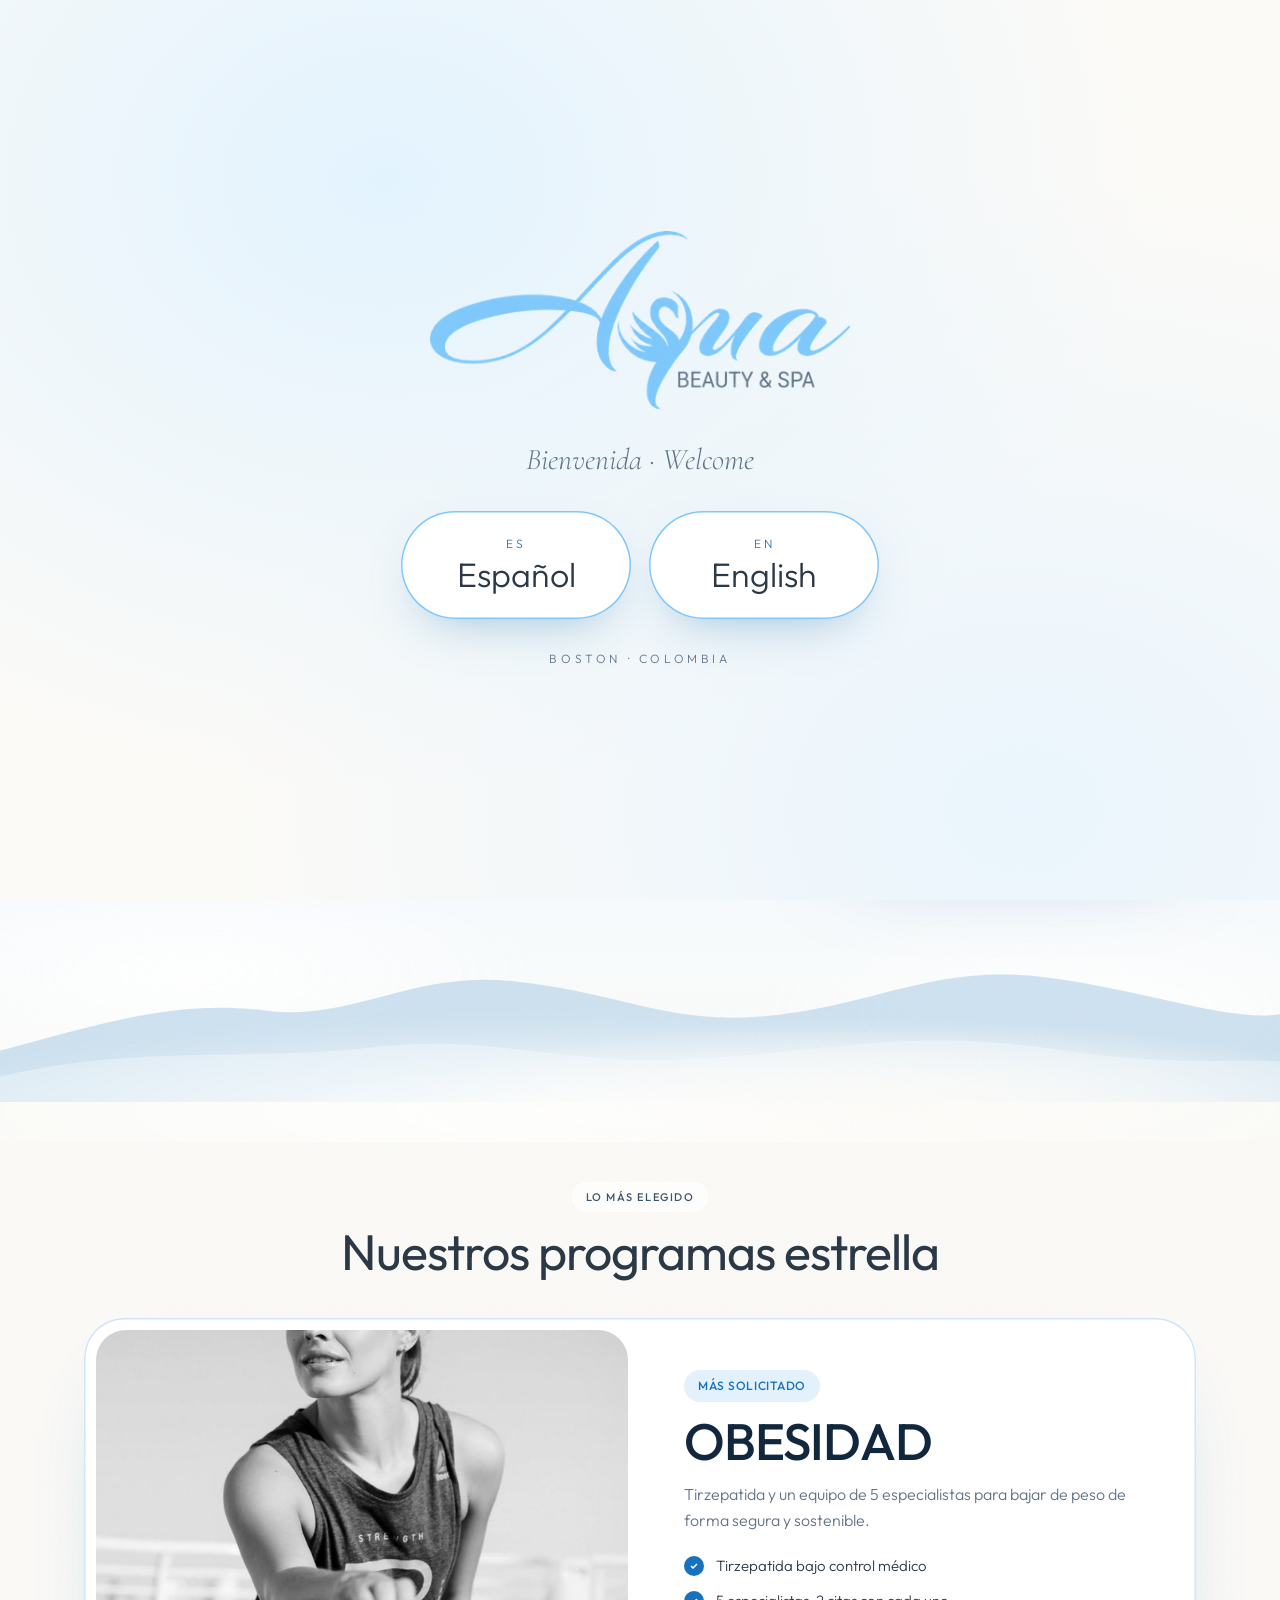
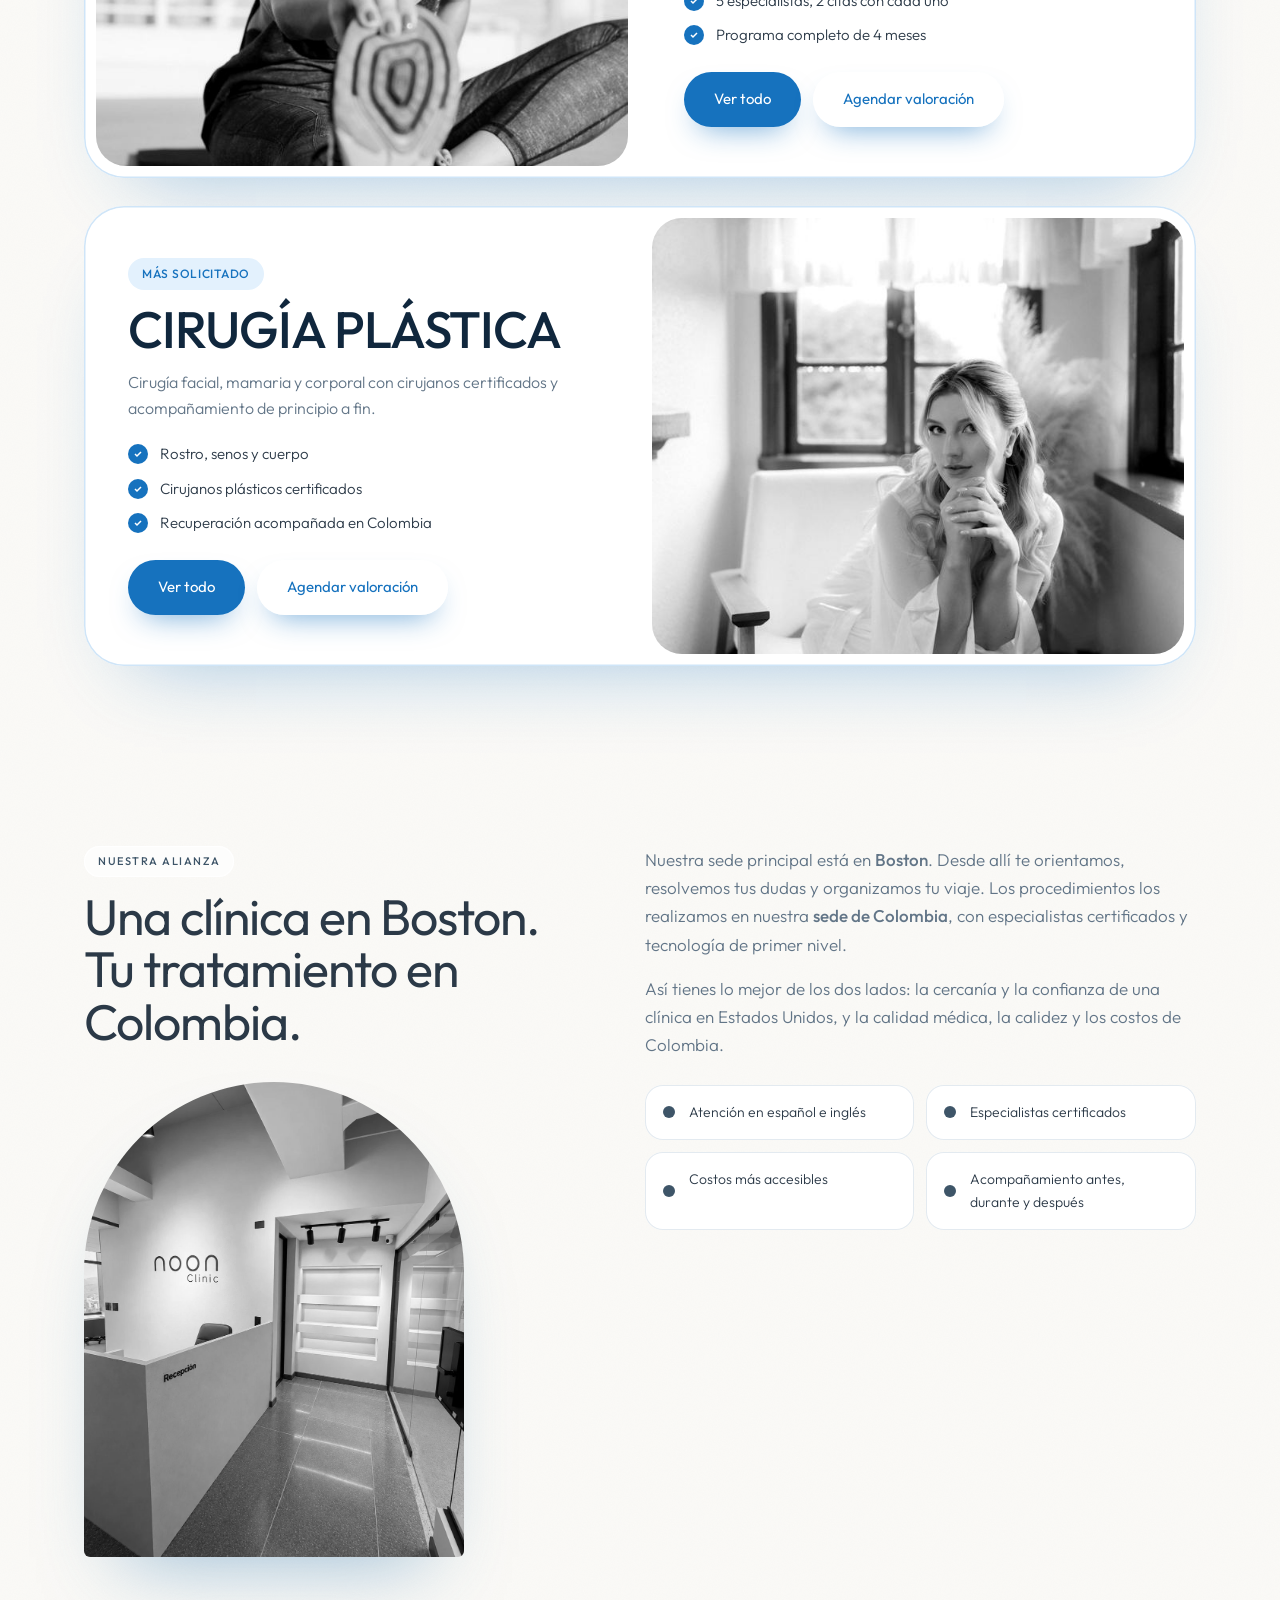
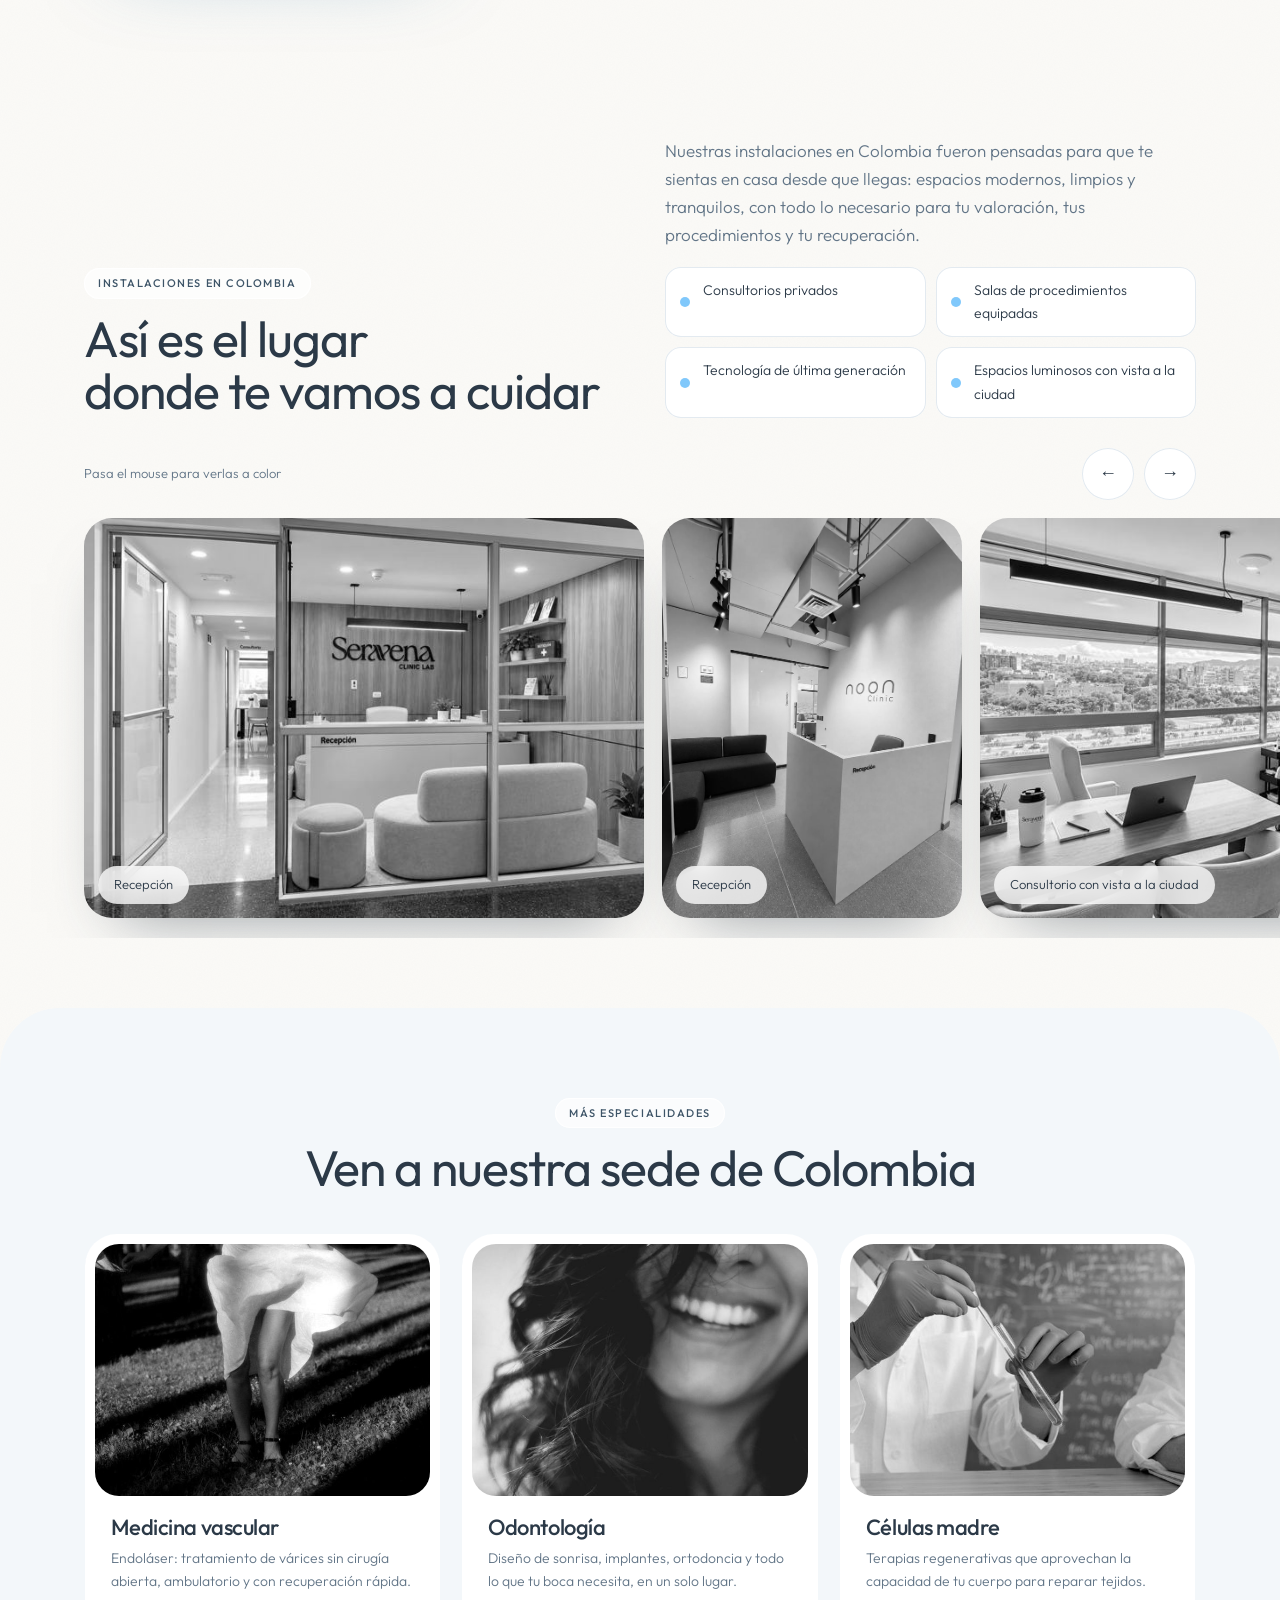
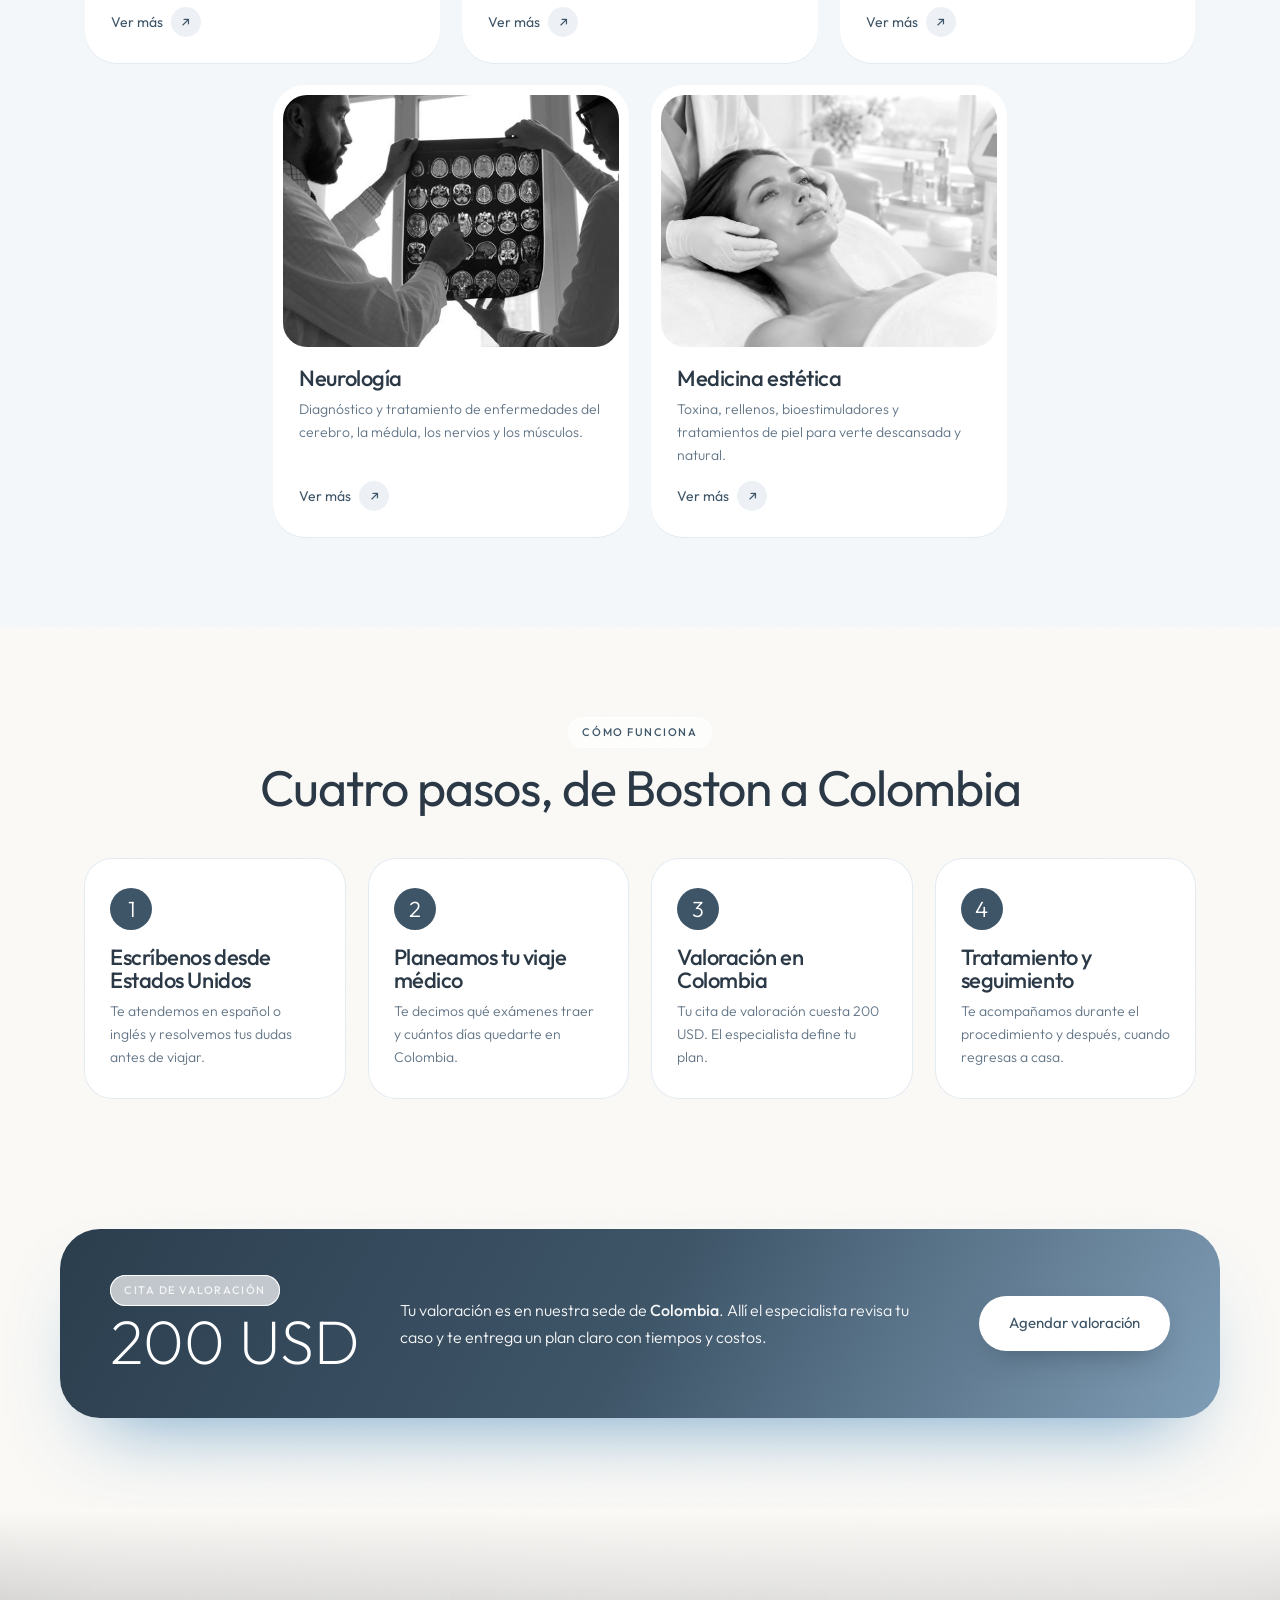
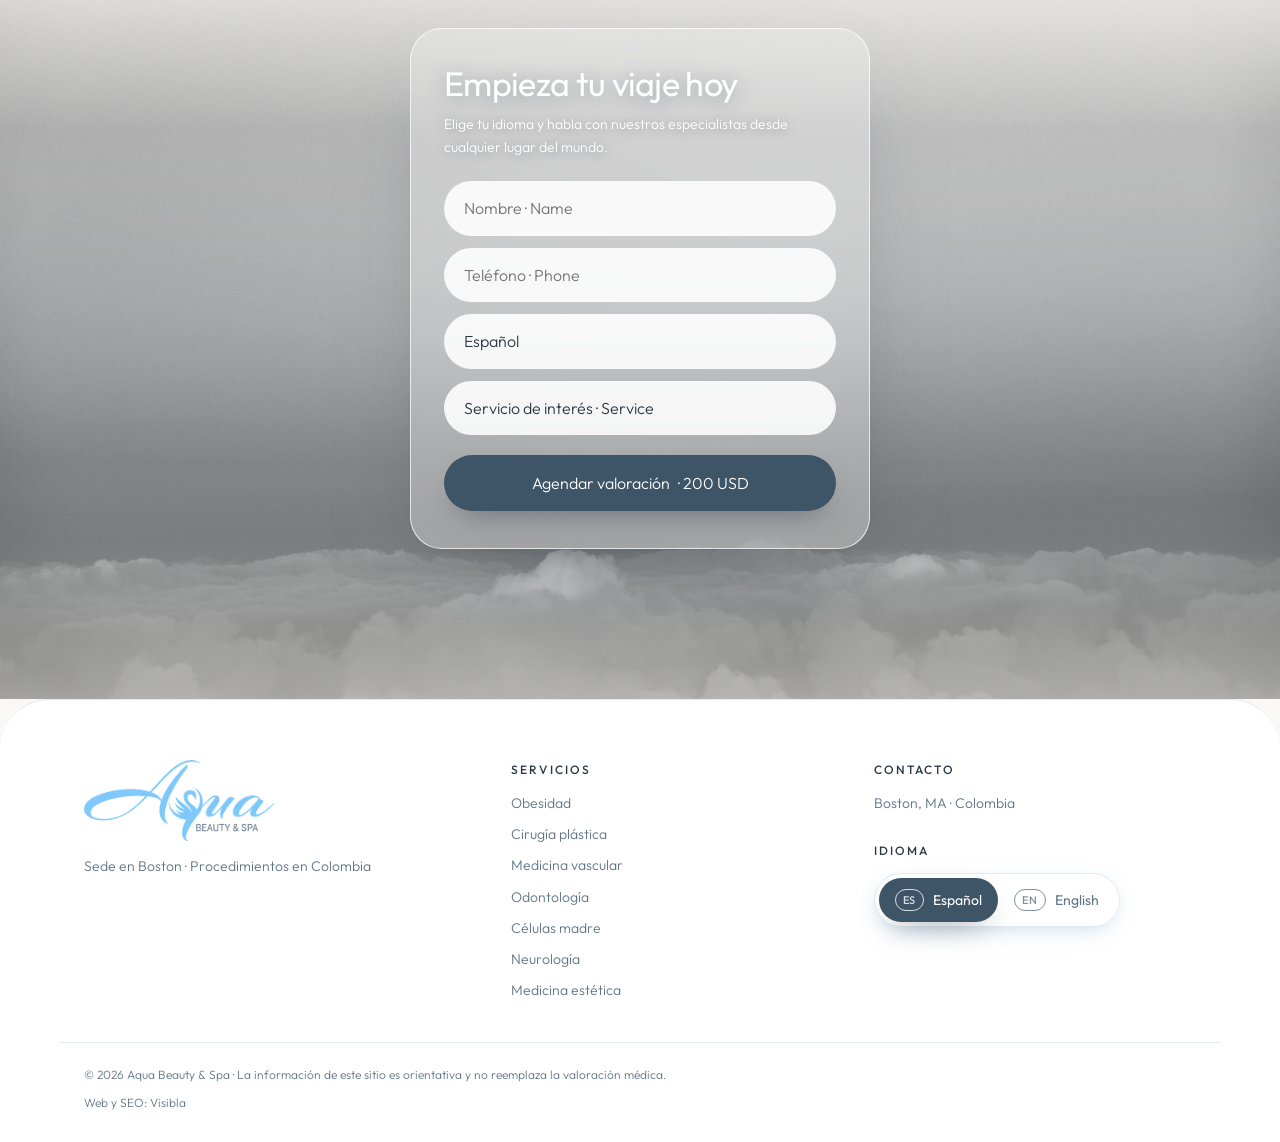
==== commit 162ea1e0: "Pie: firma Web y SEO por Visibla Co-Authored-By: Claude Opus 5.5 <noreply@anthropic.com>" ====
--- a/index.html
+++ b/index.html
@@ -218,7 +218,7 @@
     <select name="servicio"><option value="">Servicio de interés · Service</option><option value="Obesidad" data-en="Weight Loss">Obesidad / Weight Loss</option><option value="Cirugía plástica" data-en="Plastic Surgery">Cirugía plástica / Plastic Surgery</option><option value="Medicina vascular" data-en="Vascular Medicine">Medicina vascular / Vascular Medicine</option><option value="Odontología" data-en="Dentistry">Odontología / Dentistry</option><option value="Células madre" data-en="Stem Cells">Células madre / Stem Cells</option><option value="Neurología" data-en="Neurology">Neurología / Neurology</option><option value="Medicina estética" data-en="Aesthetic Medicine">Medicina estética / Aesthetic Medicine</option></select>
     <button class="btn" type="submit"><span data-l="es">Agendar valoración</span><span data-l="en">Book consultation</span> · 200 USD</button>
     <p class="form-pend form-msg" hidden><span data-l="es">Muy pronto habilitamos el agendamiento en línea. Gracias por tu paciencia.</span><span data-l="en">Online booking opens very soon. Thank you for your patience.</span></p>
-    <p class="form-msg" hidden><span data-l="es">¡Gracias! Te contactaremos muy pronto.</span><span data-l="en">Thank you! We'll contact you shortly.</span></p>
+    <p class="form-ok form-msg" hidden><span data-l="es">¡Gracias! Te contactaremos muy pronto.</span><span data-l="en">Thank you! We'll contact you shortly.</span></p>
   </form>
 </section>
 </main><footer class="foot">
@@ -234,7 +234,7 @@
   <button type="button" data-set="en"><span class="flag">EN</span> English</button>
 </div></div>
   </div>
-  <div class="wrap foot-legal">© 2026 Aqua Beauty &amp; Spa · <span data-l="es">La información de este sitio es orientativa y no reemplaza la valoración médica.</span><span data-l="en">The information on this site is for guidance and does not replace a medical consultation.</span></div>
+  <div class="wrap foot-legal">© 2026 Aqua Beauty &amp; Spa · <span data-l="es">La información de este sitio es orientativa y no reemplaza la valoración médica.</span><span data-l="en">The information on this site is for guidance and does not replace a medical consultation.</span><span style="display:block;margin-top:8px"><span data-l="es">Web y SEO:</span><span data-l="en">Website &amp; SEO:</span> <a href="https://posicion-seo.com/">Visibla</a></span></div>
 </footer>
 <a href="#contacto" class="mcta"><span data-l="es">Agendar valoración</span><span data-l="en">Book consultation</span> · 200 USD</a>
 <script src="js/main.js"></script>
